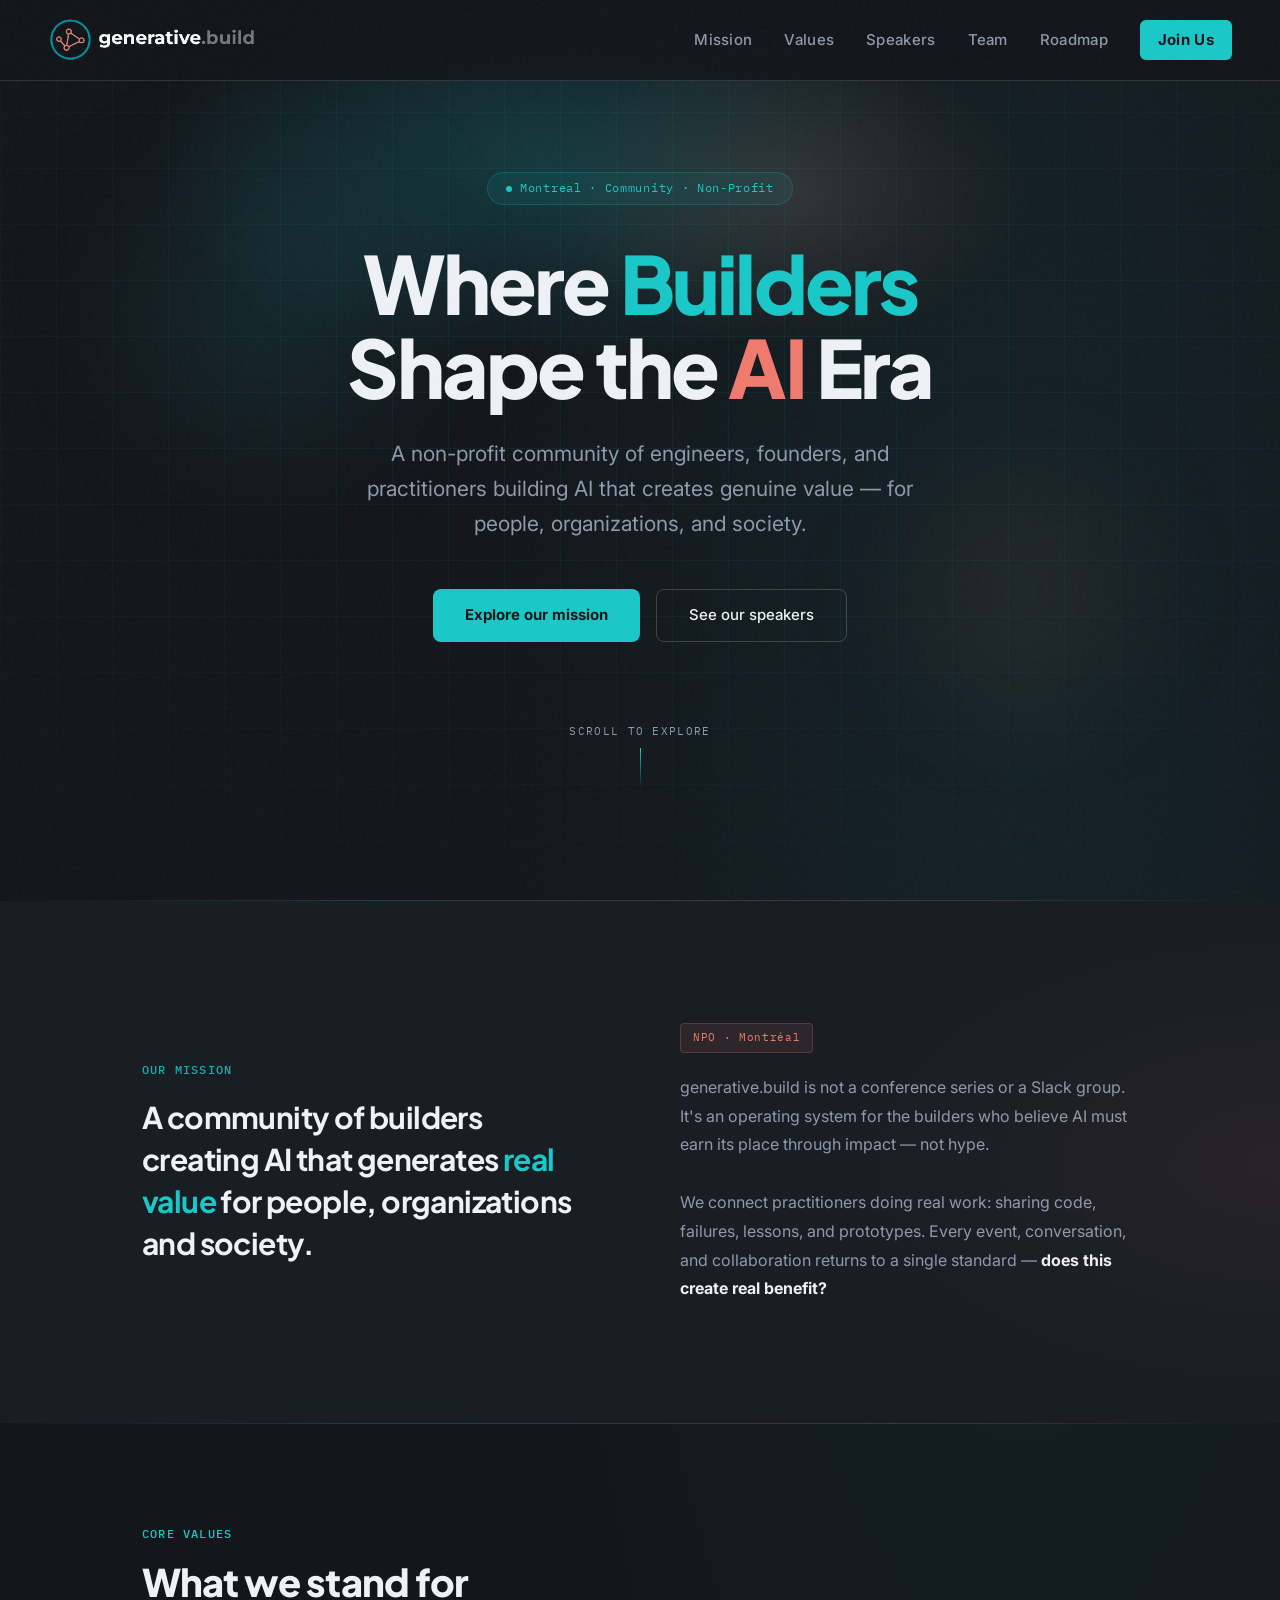
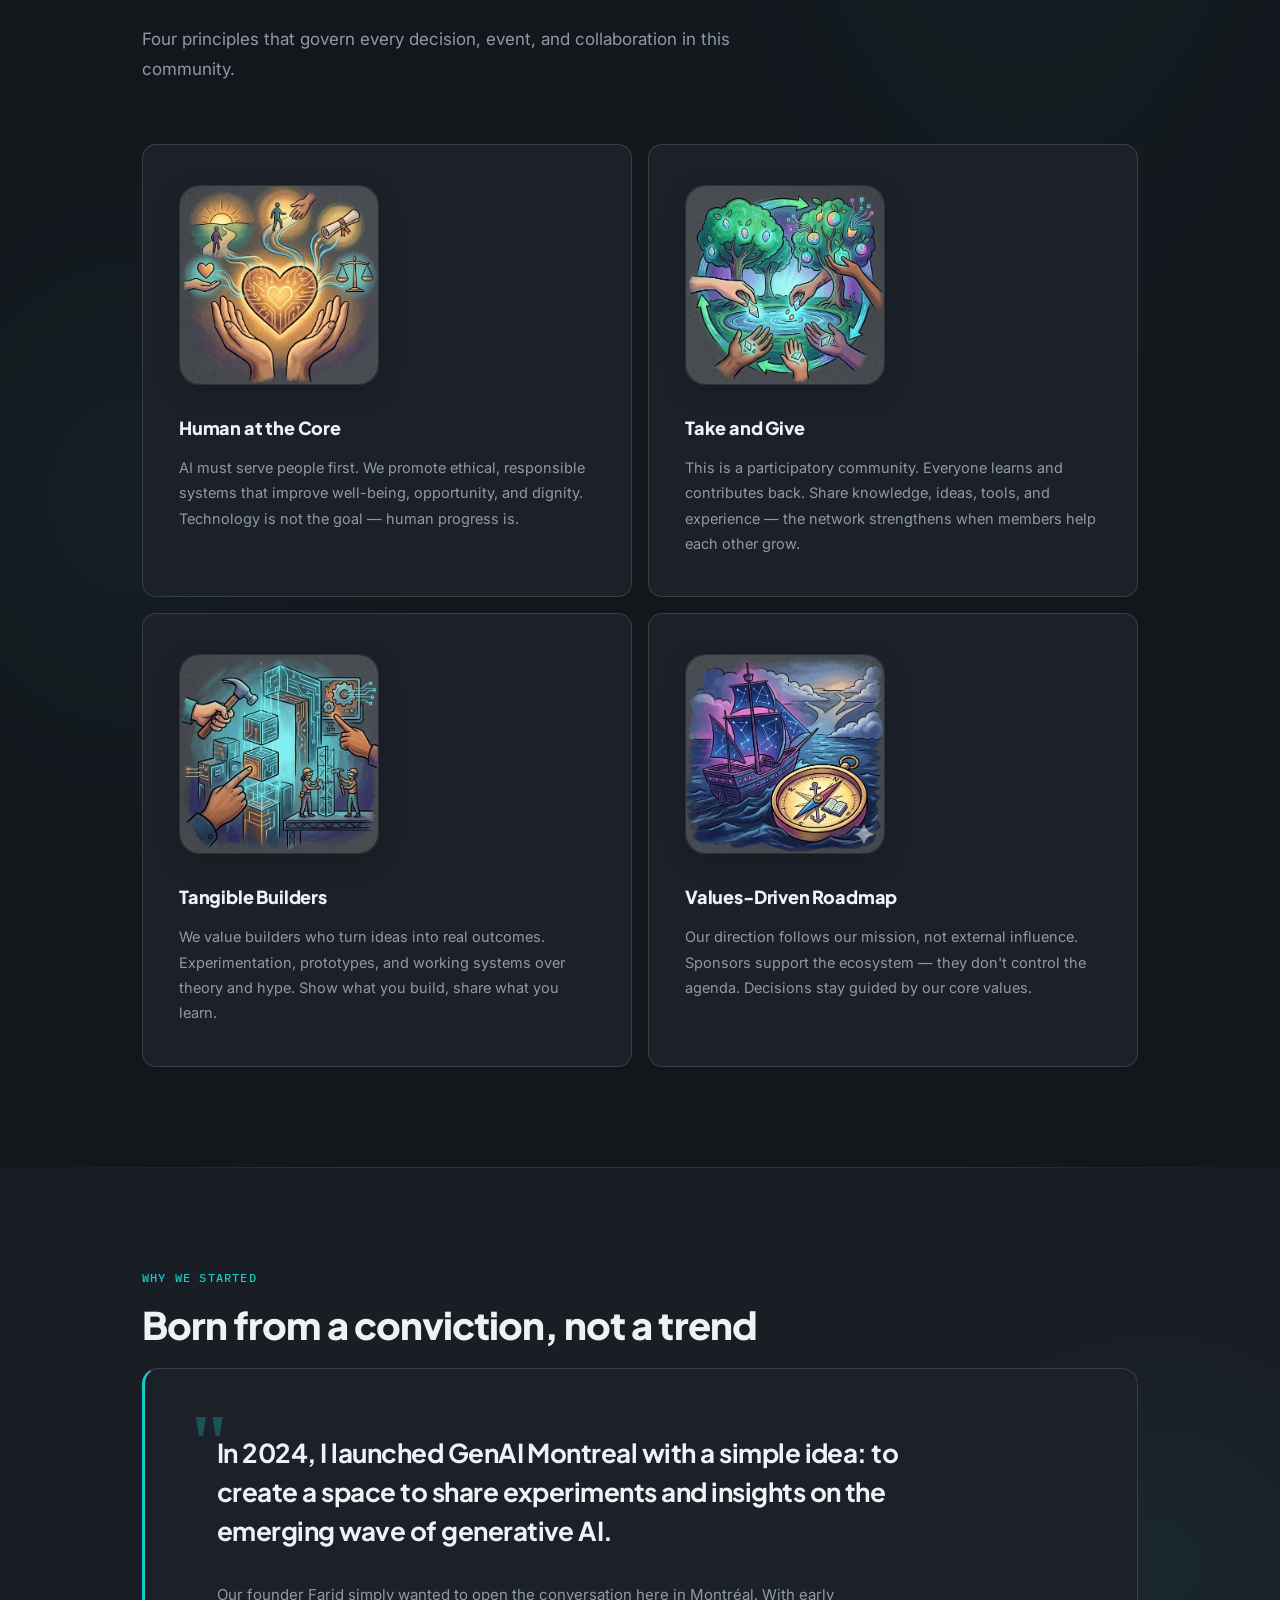
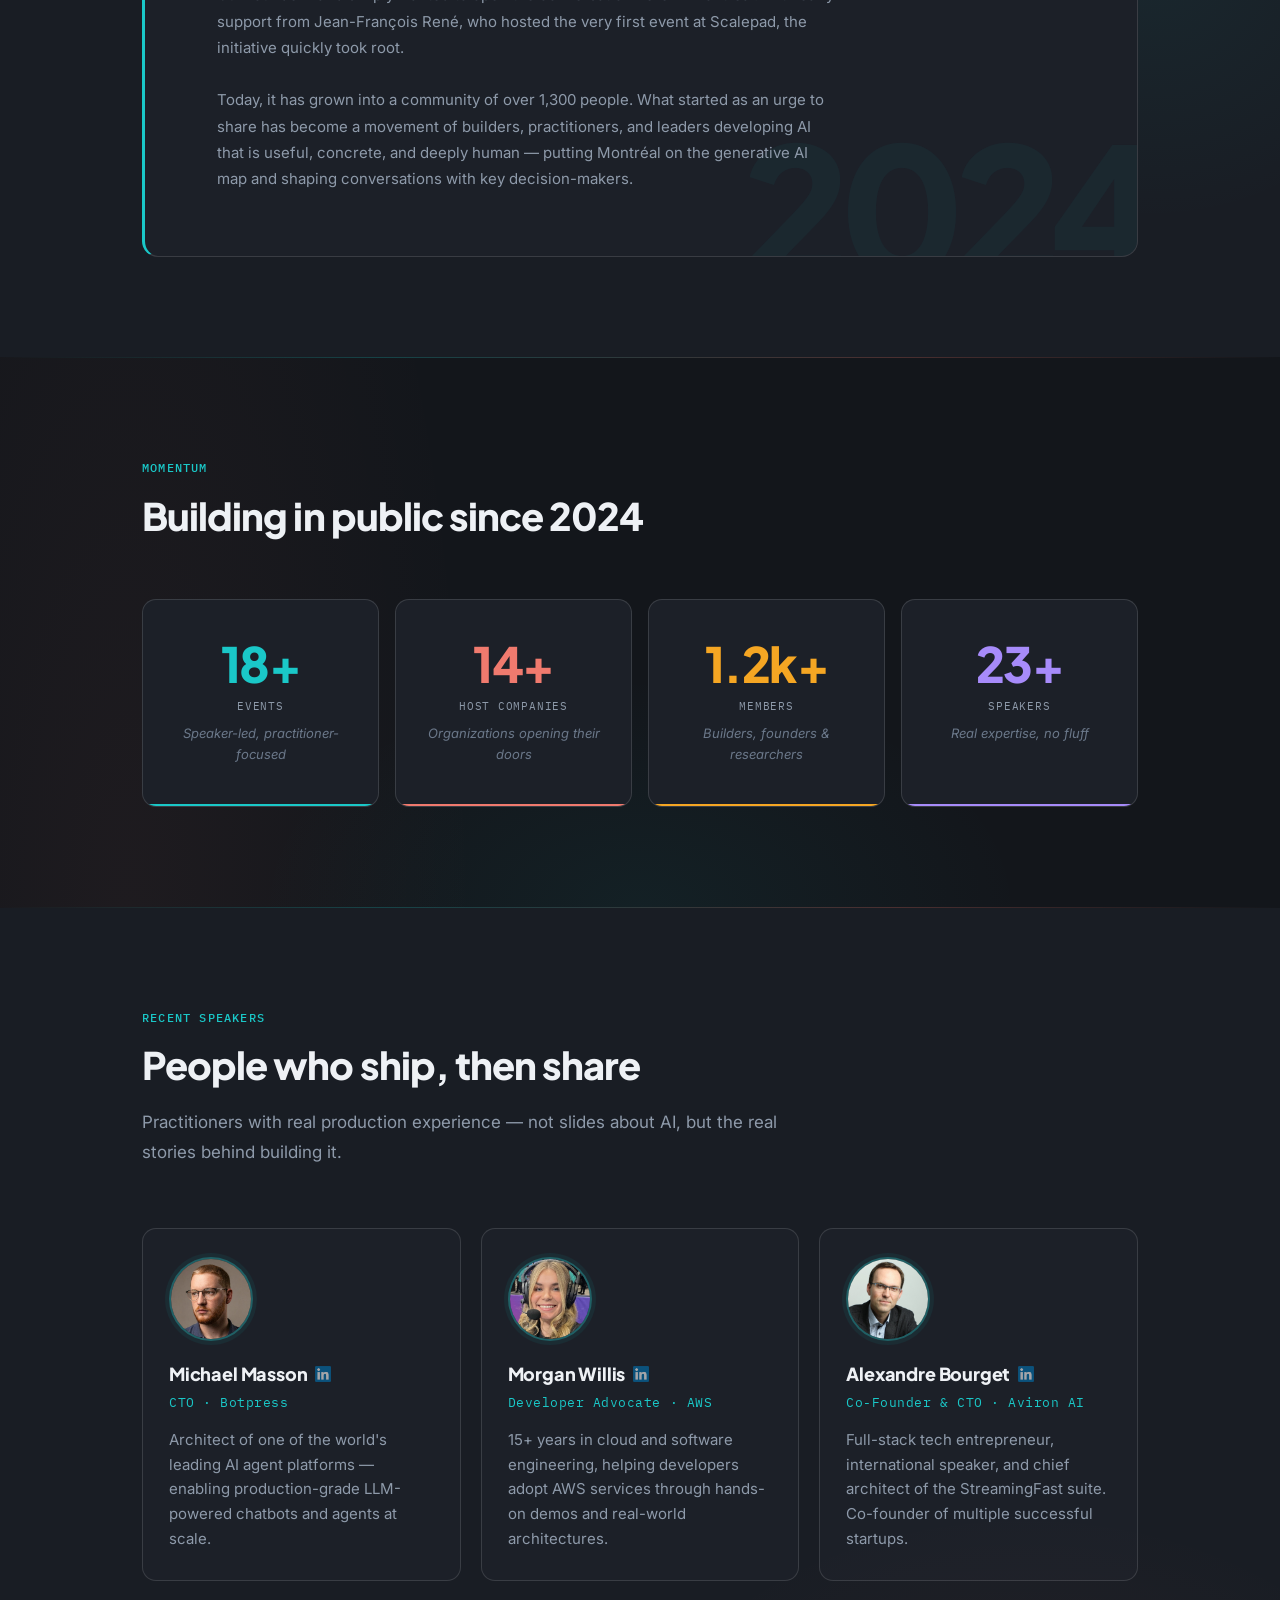
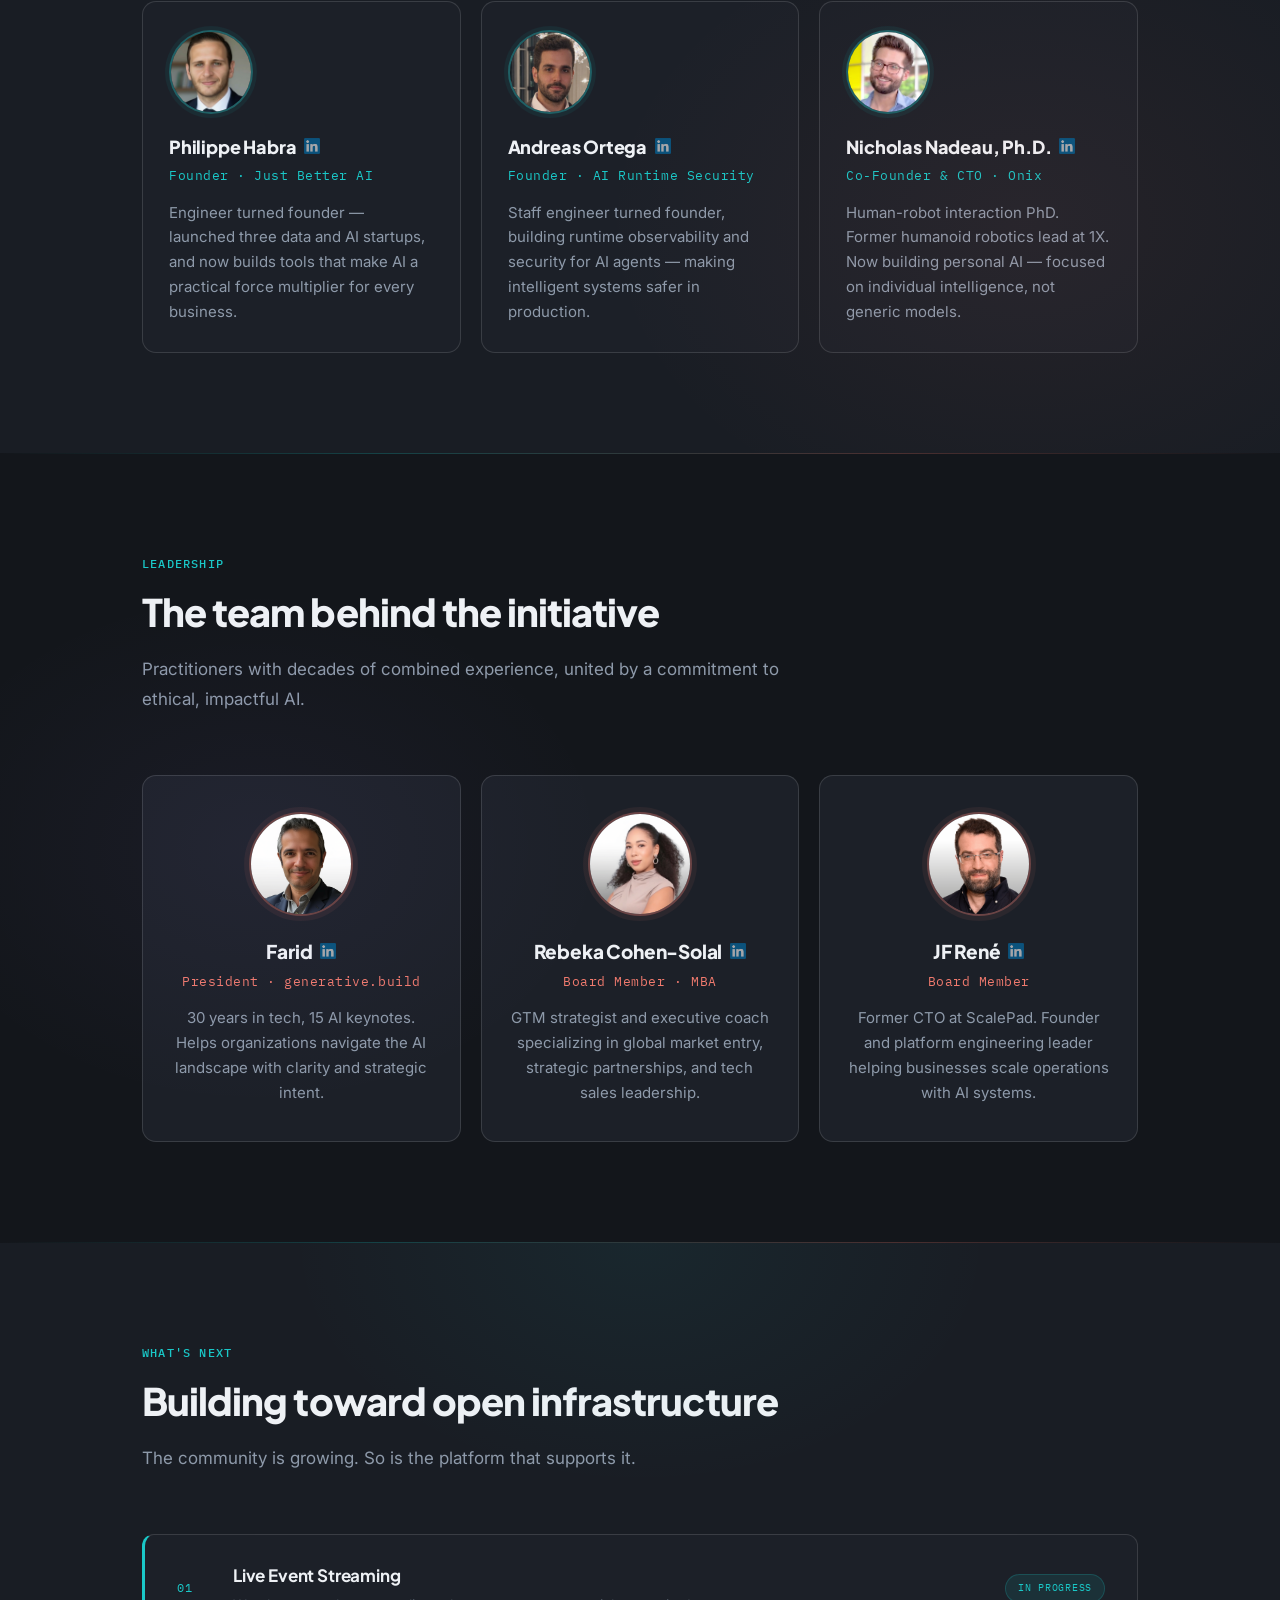
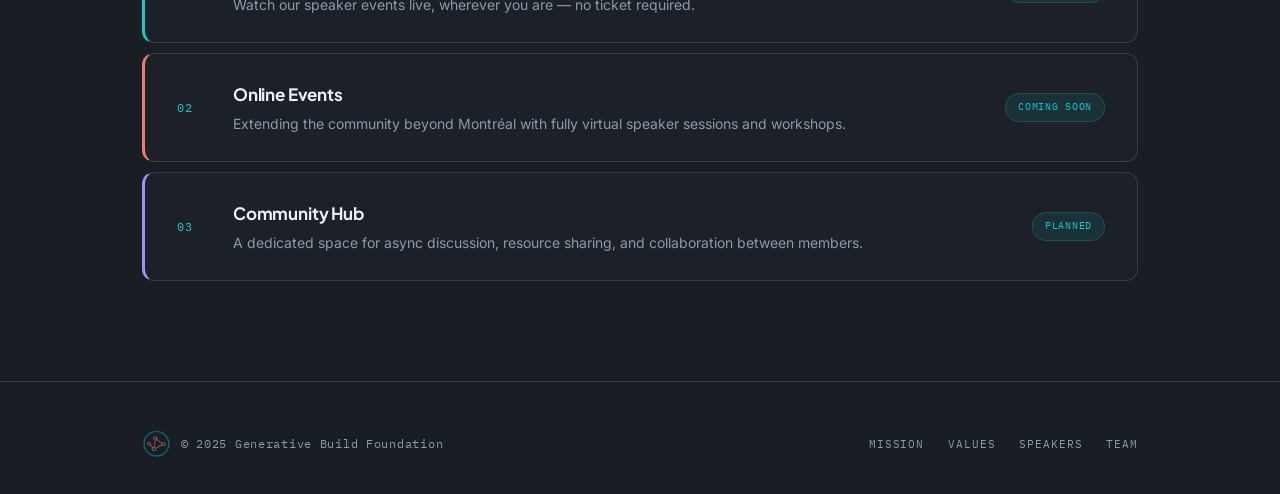
==== src/index.html @ 7bcb6c01 "initial clean commit" ====
<!DOCTYPE html>
<html lang="en">
<head>
<meta charset="UTF-8"/>
<meta name="viewport" content="width=device-width, initial-scale=1.0"/>
<title>generative.build — Build AI That Matters</title>
<link rel="preconnect" href="https://fonts.googleapis.com"/>
<link rel="preconnect" href="https://fonts.gstatic.com" crossorigin/>
<link href="https://fonts.googleapis.com/css2?family=Plus+Jakarta+Sans:wght@400;500;600;700;800&family=Inter:wght@300;400;500&family=IBM+Plex+Mono:wght@400;500&display=swap" rel="stylesheet"/>
<style>
  *, *::before, *::after { box-sizing: border-box; margin: 0; padding: 0; }

  :root {
    --bg:        #13161b;
    --surface:   #1c2028;
    --surface2:  #232830;
    --surface3:  #191d24;
    --teal:      #1ac8c8;
    --teal-dim:  #0e9090;
    --coral:     #f07a6e;
    --coral-dim: #c25a50;
    --amber:     #f5a623;
    --white:     #eef1f5;
    --muted:     #8e9aaa;
    --muted2:    #6b788a;
    --border:    rgba(255,255,255,0.08);
    --border-bright: rgba(255,255,255,0.13);
    --font-display: 'Plus Jakarta Sans', sans-serif;
    --font-body:    'Inter', sans-serif;
    --font-mono:    'IBM Plex Mono', monospace;
  }

  html { scroll-behavior: smooth; }

  body {
    background: var(--bg);
    background-image:
      radial-gradient(ellipse 70% 40% at 80% 10%, rgba(26,200,200,0.07) 0%, transparent 60%),
      radial-gradient(ellipse 50% 30% at 10% 60%, rgba(240,122,110,0.05) 0%, transparent 55%);
    color: var(--white);
    font-family: var(--font-body);
    font-size: 17px;
    line-height: 1.65;
    overflow-x: hidden;
  }

  /* ── NOISE LAYER ── */
  body::before {
    content: '';
    position: fixed; inset: 0;
    background-image: url("data:image/svg+xml,%3Csvg viewBox='0 0 256 256' xmlns='http://www.w3.org/2000/svg'%3E%3Cfilter id='n'%3E%3CfeTurbulence type='fractalNoise' baseFrequency='0.9' numOctaves='4' stitchTiles='stitch'/%3E%3C/filter%3E%3Crect width='100%25' height='100%25' filter='url(%23n)' opacity='1'/%3E%3C/svg%3E");
    opacity: 0.025;
    pointer-events: none;
    z-index: 9999;
  }

  /* ── NAV ── */
  nav {
    position: fixed; top: 0; left: 0; right: 0; z-index: 100;
    display: flex; align-items: center; justify-content: space-between;
    padding: 18px 48px;
    background: rgba(19,22,27,0.85);
    backdrop-filter: blur(20px);
    border-bottom: 1px solid var(--border-bright);
  }
  .nav-logo {
    display: flex; align-items: center; gap: 12px;
    text-decoration: none;
  }
  .nav-logo img { height: 44px; }
  .nav-links { display: flex; align-items: center; gap: 32px; }
  .nav-links a {
    color: var(--muted); font-size: 15px; font-weight: 500;
    text-decoration: none; letter-spacing: 0.02em;
    transition: color .2s; font-family: var(--font-body);
  }
  .nav-links a:hover { color: var(--white); }
  .nav-cta {
    background: var(--teal); color: var(--bg) !important;
    padding: 8px 18px; border-radius: 6px; font-weight: 700 !important;
  }
  .nav-cta:hover { background: #0ec5c5 !important; color: var(--bg) !important; }

  /* ── SECTION SCAFFOLDING ── */
  section { padding: 100px 0; }
  .container { max-width: 1060px; margin: 0 auto; padding: 0 32px; }
  .section-eyebrow {
    font-family: var(--font-mono);
    font-size: 12px; letter-spacing: 0.1em;
    text-transform: uppercase; color: var(--teal);
    margin-bottom: 16px; font-weight: 500;
    opacity: 0.85;
  }
  .section-title {
    font-family: var(--font-display);
    font-size: clamp(26px, 3.2vw, 38px);
    font-weight: 800; line-height: 1.18;
    letter-spacing: -0.025em;
    margin-bottom: 20px; color: var(--white);
  }
  .section-body {
    color: var(--muted); font-size: 17px; line-height: 1.75;
    max-width: 660px;
  }

  /* ── DIVIDER ── */
  .line-divider {
    width: 100%; height: 1px;
    background: linear-gradient(90deg, transparent, var(--teal) 30%, var(--coral) 70%, transparent);
    opacity: 0.25; margin: 0;
  }

  /* ═══════════════════════════════════ HERO ═══════════════════════════════════ */
  #hero {
    min-height: 100vh;
    display: flex; flex-direction: column; justify-content: center;
    padding: 140px 0 80px;
    position: relative; overflow: hidden;
  }
  .hero-grid-bg {
    position: absolute; inset: 0;
    background-image:
      linear-gradient(rgba(26,200,200,0.07) 1px, transparent 1px),
      linear-gradient(90deg, rgba(26,200,200,0.07) 1px, transparent 1px);
    background-size: 56px 56px;
    mask-image: radial-gradient(ellipse 90% 70% at 50% 40%, black 20%, transparent 100%);
    pointer-events: none;
  }
  .hero-glow {
    position: absolute; top: -160px; left: 50%; transform: translateX(-50%);
    width: 1000px; height: 640px;
    background:
      radial-gradient(ellipse 60% 50% at 40% 50%, rgba(26,200,200,0.2) 0%, transparent 65%),
      radial-gradient(ellipse 40% 40% at 65% 55%, rgba(240,122,110,0.14) 0%, transparent 60%);
    pointer-events: none;
  }
  .hero-inner { position: relative; text-align: center; }
  .hero-badge {
    display: inline-flex; align-items: center; gap: 8px;
    background: rgba(13,165,165,0.1); border: 1px solid rgba(13,165,165,0.3);
    color: var(--teal); font-family: var(--font-mono); font-size: 11.5px;
    letter-spacing: 0.06em; padding: 6px 18px; border-radius: 100px;
    margin-bottom: 36px; font-weight: 400;
  }
  .hero-badge span { width: 6px; height: 6px; border-radius: 50%; background: var(--teal); animation: pulse 2s infinite; }
  @keyframes pulse {
    0%, 100% { opacity: 1; transform: scale(1); }
    50% { opacity: .4; transform: scale(.7); }
  }
  .hero-title {
    font-family: var(--font-display);
    font-size: clamp(44px, 6.5vw, 80px);
    font-weight: 800; line-height: 1.05;
    letter-spacing: -0.035em;
    margin-bottom: 28px;
  }
  .hero-title em { font-style: normal; color: var(--teal); }
  .hero-title .accent { color: var(--coral); }
  .hero-sub {
    font-size: clamp(17px, 2vw, 21px);
    color: var(--muted); max-width: 600px;
    margin: 0 auto 48px; line-height: 1.65;
  }
  .hero-actions { display: flex; gap: 16px; justify-content: center; flex-wrap: wrap; }
  .btn-primary {
    background: var(--teal); color: var(--bg);
    font-family: var(--font-body); font-weight: 700;
    font-size: 15px; padding: 14px 32px;
    border-radius: 8px; border: none; cursor: pointer;
    text-decoration: none; transition: background .2s, transform .15s;
    display: inline-block;
  }
  .btn-primary:hover { background: #0ec5c5; transform: translateY(-1px); }
  .btn-ghost {
    background: transparent; color: var(--white);
    font-family: var(--font-body); font-weight: 500;
    font-size: 15px; padding: 13px 32px;
    border-radius: 8px; border: 1px solid rgba(255,255,255,0.18); cursor: pointer;
    text-decoration: none; transition: border-color .2s, transform .15s;
    display: inline-block;
  }
  .btn-ghost:hover { border-color: rgba(255,255,255,0.45); transform: translateY(-1px); }
  .hero-scroll {
    margin-top: 80px; color: var(--muted);
    font-family: var(--font-mono); font-size: 11px; letter-spacing: 0.12em;
    text-transform: uppercase; display: flex; flex-direction: column;
    align-items: center; gap: 8px; animation: fadeIn 2s 1s both;
  }
  .hero-scroll::after {
    content: ''; width: 1px; height: 40px;
    background: linear-gradient(var(--teal), transparent);
  }
  @keyframes fadeIn { from { opacity: 0; } to { opacity: 1; } }

  /* ── HERO FLOATING ORBS ── */
  .hero-orb {
    position: absolute; border-radius: 50%;
    pointer-events: none; filter: blur(72px);
  }
  .hero-orb-1 {
    width: 340px; height: 340px;
    background: radial-gradient(circle, rgba(26,200,200,0.18) 0%, transparent 70%);
    top: 15%; left: 8%;
    animation: orbDrift1 14s ease-in-out infinite;
  }
  .hero-orb-2 {
    width: 260px; height: 260px;
    background: radial-gradient(circle, rgba(240,122,110,0.15) 0%, transparent 70%);
    bottom: 20%; right: 10%;
    animation: orbDrift2 18s ease-in-out infinite;
  }
  @keyframes orbDrift1 {
    0%, 100% { transform: translate(0, 0); }
    33%       { transform: translate(30px, -20px); }
    66%       { transform: translate(-15px, 25px); }
  }
  @keyframes orbDrift2 {
    0%, 100% { transform: translate(0, 0); }
    40%       { transform: translate(-25px, 20px); }
    70%       { transform: translate(20px, -15px); }
  }

  /* ═══════════════════════════════════ MISSION ═══════════════════════════════════ */
  #mission { padding: 120px 0; background: var(--surface3); position: relative; }
  #mission::before {
    content: ''; position: absolute; inset: 0; pointer-events: none;
    background: radial-gradient(ellipse 60% 80% at 100% 50%, rgba(240,122,110,0.06) 0%, transparent 60%);
  }
  .mission-layout {
    display: grid; grid-template-columns: 1fr 1fr; gap: 80px; align-items: center;
  }
  .mission-statement {
    font-family: var(--font-display);
    font-size: clamp(22px, 2.8vw, 30px);
    font-weight: 700; line-height: 1.4;
    color: var(--white); letter-spacing: -0.02em;
  }
  .mission-statement .hl { color: var(--teal); }
  .mission-right { color: var(--muted); font-size: 16px; line-height: 1.8; }
  .mission-tag {
    display: inline-block;
    background: rgba(232,114,106,0.1); border: 1px solid rgba(232,114,106,0.25);
    color: var(--coral); font-family: var(--font-mono); font-size: 11px;
    letter-spacing: 0.06em; padding: 4px 12px; border-radius: 4px; margin-bottom: 20px;
  }

  /* ═══════════════════════════════════ VALUES ═══════════════════════════════════ */
  #values { padding: 100px 0; position: relative; }
  #values::before {
    content: ''; position: absolute; inset: 0; pointer-events: none;
    background: radial-gradient(ellipse 50% 60% at 10% 50%, rgba(26,200,200,0.05) 0%, transparent 55%);
  }
  .values-grid {
    display: grid; grid-template-columns: 1fr 1fr; gap: 16px;
    margin-top: 60px;
  }
  .value-card {
    background: var(--surface); padding: 40px 36px;
    border: 1px solid var(--border-bright);
    border-radius: 14px;
    transition: background .3s, border-color .3s, transform .2s;
    position: relative; overflow: hidden;
  }
  .value-card::before {
    content: ''; position: absolute; top: 0; left: 0; right: 0; height: 2px;
    background: linear-gradient(90deg, var(--teal), var(--coral));
    opacity: 0; transition: opacity .3s;
  }
  .value-card:hover { background: var(--surface2); border-color: rgba(26,200,200,0.25); transform: translateY(-2px); }
  .value-card:hover::before { opacity: 1; }
  .value-icon {
    width: 200px; height: 200px; margin-bottom: 28px;
    border-radius: 20px;
    display: flex; align-items: center; justify-content: center;
    background: rgba(255,255,255,0.02);
    border: 1px solid rgba(255,255,255,0.06);
    box-shadow: 0 8px 24px rgba(0,0,0,0.15);
  }
  .value-icon img {
    width: 100%; height: 100%; object-fit: cover;
    border-radius: inherit;
  }
  .value-name {
    font-family: var(--font-display); font-size: 18px; font-weight: 800;
    letter-spacing: -0.01em; margin-bottom: 12px; color: var(--white);
  }
  .value-desc { color: var(--muted); font-size: 14.5px; line-height: 1.75; }

  /* ═══════════════════════════════════ ORIGIN ═══════════════════════════════════ */
  #origin { padding: 100px 0; background: var(--surface3); position: relative; }
  #origin::before {
    content: ''; position: absolute; inset: 0; pointer-events: none;
    background: radial-gradient(ellipse 40% 60% at 90% 50%, rgba(26,200,200,0.06) 0%, transparent 55%);
  }
  .origin-inner {
    background: var(--surface);
    border: 1px solid var(--border-bright);
    border-left: 3px solid var(--teal);
    border-radius: 16px; padding: 64px 72px;
    position: relative; overflow: hidden;
  }
  .origin-inner::after {
    content: '2024';
    font-family: var(--font-display); font-size: 180px; font-weight: 800;
    color: rgba(26,200,200,0.05); position: absolute;
    right: -20px; bottom: -40px; line-height: 1; pointer-events: none;
    letter-spacing: -0.06em;
  }
  .origin-quote {
    font-family: var(--font-display); font-size: clamp(20px, 2.5vw, 26px);
    font-weight: 700; line-height: 1.5; color: var(--white);
    letter-spacing: -0.02em; max-width: 700px;
    position: relative; z-index: 1;
  }
  .origin-quote::before {
    content: '"'; font-size: 80px; color: var(--teal); opacity: 0.3;
    line-height: 0; position: absolute; top: 10px; left: -30px;
    font-family: Georgia, serif;
  }
  .origin-caption {
    margin-top: 32px; color: var(--muted); font-size: 15px;
    line-height: 1.75; max-width: 620px; position: relative; z-index: 1;
  }

  /* ═══════════════════════════════════ IMPACT ═══════════════════════════════════ */
  #impact { padding: 100px 0; position: relative; }
  #impact::before {
    content: ''; position: absolute; inset: 0; pointer-events: none;
    background: radial-gradient(ellipse 50% 70% at 50% 100%, rgba(26,200,200,0.06) 0%, transparent 60%);
  }
  .stats-grid {
    display: grid; grid-template-columns: repeat(4, 1fr); gap: 16px;
    margin-top: 60px;
  }
  .stat-card {
    background: var(--surface);
    border: 1px solid var(--border-bright);
    border-radius: 14px;
    padding: 40px 28px;
    text-align: center; transition: background .3s, transform .2s;
    position: relative; overflow: hidden;
  }
  .stat-card:hover { background: var(--surface2); transform: translateY(-3px); }
  .stat-num {
    font-family: var(--font-display); font-size: clamp(36px, 3.8vw, 50px);
    font-weight: 800; line-height: 1;
    letter-spacing: -0.03em; margin-bottom: 8px;
  }
  .stat-card:nth-child(1) .stat-num { color: var(--teal); }
  .stat-card:nth-child(2) .stat-num { color: var(--coral); }
  .stat-card:nth-child(3) .stat-num { color: var(--amber); }
  .stat-card:nth-child(4) .stat-num { color: #a78bfa; }
  .stat-label {
    font-family: var(--font-mono); font-size: 11px; letter-spacing: 0.07em;
    text-transform: uppercase; color: var(--muted);
  }
  .stat-tagline {
    font-size: 13px; color: var(--muted2);
    margin-top: 8px; font-style: italic;
  }

  /* ═══════════════════════════════════ SPEAKERS ═══════════════════════════════════ */
  #speakers { padding: 100px 0; background: var(--surface3); position: relative; }
  #speakers::before {
    content: ''; position: absolute; inset: 0; pointer-events: none;
    background: radial-gradient(ellipse 60% 50% at 80% 80%, rgba(240,122,110,0.06) 0%, transparent 55%);
  }
  .speakers-grid {
    display: grid; grid-template-columns: repeat(3, 1fr); gap: 20px;
    margin-top: 60px;
  }
  .speaker-card {
    background: var(--surface); border: 1px solid var(--border-bright);
    border-radius: 14px; padding: 28px 26px;
    transition: border-color .3s, transform .22s, box-shadow .22s;
    display: flex; flex-direction: column;
    text-decoration: none; color: inherit;
  }
  .speaker-card:hover {
    border-color: rgba(26,200,200,0.4);
    transform: translateY(-4px);
    box-shadow: 0 16px 40px rgba(0,0,0,0.25);
  }
  .speaker-avatar {
    width: 84px; height: 84px; border-radius: 50%;
    border: 2px solid rgba(26,200,200,0.35);
    margin-bottom: 18px; overflow: hidden;
    background: var(--surface2);
    display: flex; align-items: center; justify-content: center;
    position: relative; flex-shrink: 0;
    box-shadow: 0 0 0 4px rgba(26,200,200,0.07);
  }
  .speaker-avatar-placeholder {
    width: 100%; height: 100%;
    background: linear-gradient(135deg, rgba(26,200,200,0.18), rgba(240,122,110,0.18));
    display: flex; align-items: center; justify-content: center;
  }
  .speaker-avatar-initials {
    font-family: var(--font-display); font-size: 20px; font-weight: 800;
    color: var(--teal);
  }
  .speaker-name {
    font-family: var(--font-display); font-size: 18px; font-weight: 800;
    color: var(--white); letter-spacing: -0.01em; margin-bottom: 4px;
    display: flex; align-items: center; gap: 8px;
  }
  .speaker-role {
    font-family: var(--font-mono); font-size: 13px; color: var(--teal);
    letter-spacing: 0.04em; margin-bottom: 14px;
  }
  .speaker-bio {
    font-size: 15px; color: var(--muted); line-height: 1.65;
    flex: 1;
  }

  /* ═══════════════════════════════════ BOARD ═══════════════════════════════════ */
  #board { padding: 100px 0; position: relative; }
  #board::before {
    content: ''; position: absolute; inset: 0; pointer-events: none;
    background: radial-gradient(ellipse 50% 60% at 20% 50%, rgba(167,139,250,0.05) 0%, transparent 55%);
  }
  .board-grid {
    display: grid; grid-template-columns: repeat(3, 1fr); gap: 20px;
    margin-top: 60px;
  }
  .board-card {
    background: var(--surface); border: 1px solid var(--border-bright);
    border-radius: 14px; padding: 36px 28px;
    transition: border-color .3s, transform .22s, box-shadow .22s;
    text-align: center; display: block;
    text-decoration: none; color: inherit;
  }
  .board-card:hover {
    border-color: rgba(240,122,110,0.4);
    transform: translateY(-4px);
    box-shadow: 0 16px 40px rgba(0,0,0,0.25);
  }
  .board-avatar {
    width: 104px; height: 104px; border-radius: 50%;
    border: 2px solid rgba(240,122,110,0.35);
    margin: 0 auto 20px; overflow: hidden;
    background: var(--surface2);
    display: flex; align-items: center; justify-content: center;
    position: relative;
    box-shadow: 0 0 0 5px rgba(240,122,110,0.07);
  }
  .board-avatar-inner {
    width: 100%; height: 100%;
    background: linear-gradient(135deg, rgba(240,122,110,0.18), rgba(26,200,200,0.12));
    display: flex; align-items: center; justify-content: center;
  }
  .board-initials {
    font-family: var(--font-display); font-size: 26px; font-weight: 800;
    color: var(--coral);
  }
  .board-name {
    font-family: var(--font-display); font-size: 19px; font-weight: 800;
    color: var(--white); letter-spacing: -0.01em; margin-bottom: 4px;
    display: flex; align-items: center; justify-content: center; gap: 8px;
  }
  .board-title {
    font-family: var(--font-mono); font-size: 13px; color: var(--coral);
    letter-spacing: 0.04em; margin-bottom: 14px;
  }
  .board-bio { font-size: 15px; color: var(--muted); line-height: 1.65; }

  /* Photo slot instructions */
  .photo-hint {
    position: absolute; inset: 0; border-radius: 50%;
    display: flex; align-items: center; justify-content: center;
    background: rgba(0,0,0,0.55); opacity: 0;
    transition: opacity .2s; font-size: 10px;
    color: var(--white); text-align: center; padding: 6px;
    font-family: var(--font-mono); letter-spacing: 0.04em;
    line-height: 1.3;
  }
  .board-card:hover .photo-hint,
  .speaker-card:hover .photo-hint { opacity: 1; }

  /* LinkedIn Icon */
  .ln-icon { width: 16px; height: 16px; opacity: 0.6; transition: opacity .2s, transform .2s; }
  .speaker-card:hover .ln-icon, .board-card:hover .ln-icon { opacity: 1; transform: scale(1.1); }

  /* ═══════════════════════════════════ ROADMAP ═══════════════════════════════════ */
  #roadmap { padding: 100px 0; background: var(--surface3); position: relative; }
  #roadmap::before {
    content: ''; position: absolute; inset: 0; pointer-events: none;
    background: radial-gradient(ellipse 50% 60% at 50% 0%, rgba(26,200,200,0.06) 0%, transparent 55%);
  }
  .roadmap-list {
    margin-top: 60px; display: flex; flex-direction: column; gap: 10px;
  }
  .roadmap-item {
    background: var(--surface); border: 1px solid var(--border-bright);
    border-radius: 12px; padding: 26px 32px;
    display: flex; align-items: center; gap: 28px;
    transition: background .3s, border-color .3s, transform .2s;
    cursor: default;
  }
  .roadmap-item:hover { background: var(--surface2); border-color: rgba(26,200,200,0.25); transform: translateX(4px); }
  .roadmap-num {
    font-family: var(--font-mono); font-size: 12px; color: var(--teal);
    letter-spacing: 0.06em; flex-shrink: 0; width: 28px;
  }
  .roadmap-content { flex: 1; }
  .roadmap-title {
    font-family: var(--font-display); font-size: 17px; font-weight: 700;
    color: var(--white); letter-spacing: -0.01em; margin-bottom: 4px;
  }
  .roadmap-desc { font-size: 14px; color: var(--muted); }
  .roadmap-badge {
    font-family: var(--font-mono); font-size: 10px; letter-spacing: 0.07em;
    text-transform: uppercase; padding: 5px 12px; border-radius: 100px;
    background: rgba(26,200,200,0.1); border: 1px solid rgba(26,200,200,0.2);
    color: var(--teal); flex-shrink: 0;
  }

  /* ═══════════════════════════════════ FOOTER ═══════════════════════════════════ */
  footer {
    border-top: 1px solid var(--border-bright);
    padding: 48px 0 36px;
    background: var(--surface3);
  }
  .footer-inner {
    display: flex; align-items: center; justify-content: space-between;
    flex-wrap: wrap; gap: 20px;
  }
  .footer-logo { display: flex; align-items: center; gap: 10px; }
  .footer-logo img { height: 28px; opacity: 0.7; }
  .footer-copy {
    font-family: var(--font-mono); font-size: 12px; color: var(--muted);
    letter-spacing: 0.06em;
  }
  .footer-links { display: flex; gap: 24px; }
  .footer-links a {
    font-family: var(--font-mono); font-size: 11px; color: var(--muted);
    text-decoration: none; letter-spacing: 0.08em; text-transform: uppercase;
    transition: color .2s;
  }
  .footer-links a:hover { color: var(--teal); }

  /* ═══════════════════════════════════ PHOTO PLACEHOLDER TOOLTIP ═══════════════════════════════════ */
  .avatar-wrap { position: relative; }

  /* ═══════════════════════════════════ RESPONSIVE ═══════════════════════════════════ */
  @media (max-width: 768px) {
    nav { padding: 16px 24px; }
    .nav-links { display: none; }
    .mission-layout { grid-template-columns: 1fr; gap: 40px; }
    .values-grid { grid-template-columns: 1fr; }
    .stats-grid { grid-template-columns: repeat(2, 1fr); }
    .speakers-grid { grid-template-columns: 1fr; }
    .board-grid { grid-template-columns: 1fr 1fr; }
    .origin-inner { padding: 40px 28px; }
    .origin-inner::after { font-size: 100px; }
    section { padding: 70px 0; }
  }
  @media (max-width: 520px) {
    .board-grid { grid-template-columns: 1fr; }
  }

  /* ── SCROLL REVEAL ── */
  .reveal {
    opacity: 0; transform: translateY(28px);
    transition: opacity .65s ease, transform .65s ease;
  }
  .reveal.visible { opacity: 1; transform: none; }

  /* ── STAGGERED CARD CHILDREN ── */
  .stagger-children > * {
    opacity: 0; transform: translateY(20px);
    transition: opacity .5s ease, transform .5s ease;
  }
  .stagger-children.visible > *:nth-child(1) { opacity: 1; transform: none; transition-delay: 0ms; }
  .stagger-children.visible > *:nth-child(2) { opacity: 1; transform: none; transition-delay: 80ms; }
  .stagger-children.visible > *:nth-child(3) { opacity: 1; transform: none; transition-delay: 160ms; }
  .stagger-children.visible > *:nth-child(4) { opacity: 1; transform: none; transition-delay: 240ms; }
  .stagger-children.visible > *:nth-child(5) { opacity: 1; transform: none; transition-delay: 320ms; }
  .stagger-children.visible > *:nth-child(6) { opacity: 1; transform: none; transition-delay: 400ms; }

  /* roadmap left accent per status */
  .roadmap-item:nth-child(1) { border-left: 3px solid var(--teal); }
  .roadmap-item:nth-child(2) { border-left: 3px solid var(--coral); }
  .roadmap-item:nth-child(3) { border-left: 3px solid #a78bfa; }

  /* per-card count bar colour */
  .stat-card:nth-child(1) .count-bar { background: var(--teal); }
  .stat-card:nth-child(2) .count-bar { background: var(--coral); }
  .stat-card:nth-child(3) .count-bar { background: var(--amber); }
  .stat-card:nth-child(4) .count-bar { background: #a78bfa; }
  .stat-num { transition: color .3s; }
  .stat-card { overflow: hidden; }
  .stat-card .count-bar {
    position: absolute; bottom: 0; left: 0; height: 2px;
    background: linear-gradient(90deg, var(--teal), var(--coral));
    width: 0; transition: width 1.2s ease;
  }
  .stat-card { position: relative; }
  .stat-card.counted .count-bar { width: 100%; }
</style>
</head>
<body>

<!-- NAV -->
<nav>
  <a href="#" class="nav-logo">
    <img src="./assets/logo-dark.png" alt="generative.build"/>
  </a>
  <div class="nav-links">
    <a href="#mission">Mission</a>
    <a href="#values">Values</a>
    <a href="#speakers">Speakers</a>
    <a href="#board">Team</a>
    <a href="#roadmap">Roadmap</a>
    <a href="mailto:faridautomatic@gmail.com" class="nav-cta">Join Us</a>
  </div>
</nav>

<!-- HERO -->
<section id="hero">
  <div class="hero-grid-bg"></div>
  <div class="hero-glow"></div>
  <div class="hero-orb hero-orb-1"></div>
  <div class="hero-orb hero-orb-2"></div>
  <div class="container">
    <div class="hero-inner">
      <div class="hero-badge">
        <span></span> Montreal · Community · Non-Profit
      </div>
      <h1 class="hero-title">
        Where <em>Builders</em><br/>
        Shape the <span class="accent">AI</span> Era
      </h1>
      <p class="hero-sub">
        A non-profit community of engineers, founders, and practitioners
        building AI that creates genuine value — for people, organizations, and society.
      </p>
      <div class="hero-actions">
        <a href="#mission" class="btn-primary">Explore our mission</a>
        <a href="#speakers" class="btn-ghost">See our speakers</a>
      </div>
      <div class="hero-scroll">scroll to explore</div>
    </div>
  </div>
</section>

<div class="line-divider"></div>

<!-- MISSION -->
<section id="mission">
  <div class="container">
    <div class="mission-layout">
      <div>
        <div class="section-eyebrow">Our Mission</div>
        <h2 class="mission-statement">
          A community of builders creating AI that generates
          <span class="hl">real value</span> for people, organizations and society.
        </h2>
      </div>
      <div class="mission-right">
        <div class="mission-tag">NPO · Montréal</div>
        <p>
          generative.build is not a conference series or a Slack group. It's an operating system
          for the builders who believe AI must earn its place through impact — not hype.
        </p>
        <br/>
        <p>
          We connect practitioners doing real work: sharing code, failures, lessons, and prototypes.
          Every event, conversation, and collaboration returns to a single standard —
          <strong style="color:var(--white)">does this create real benefit?</strong>
        </p>
      </div>
    </div>
  </div>
</section>

<div class="line-divider"></div>

<!-- VALUES -->
<section id="values">
  <div class="container">
    <div class="section-eyebrow reveal">Core Values</div>
    <h2 class="section-title reveal">What we stand for</h2>
    <p class="section-body reveal">Four principles that govern every decision, event, and collaboration in this community.</p>
    <div class="values-grid stagger-children reveal">
      <div class="value-card">
        <div class="value-icon"><img src="./assets/human.png" alt="Human at the Core" /></div>
        <div class="value-name">Human at the Core</div>
        <p class="value-desc">AI must serve people first. We promote ethical, responsible systems that improve well-being, opportunity, and dignity. Technology is not the goal — human progress is.</p>
      </div>
      <div class="value-card">
        <div class="value-icon"><img src="./assets/take-give.png" alt="Take and Give" /></div>
        <div class="value-name">Take and Give</div>
        <p class="value-desc">This is a participatory community. Everyone learns and contributes back. Share knowledge, ideas, tools, and experience — the network strengthens when members help each other grow.</p>
      </div>
      <div class="value-card">
        <div class="value-icon"><img src="./assets/builder.png" alt="Tangible Builders" /></div>
        <div class="value-name">Tangible Builders</div>
        <p class="value-desc">We value builders who turn ideas into real outcomes. Experimentation, prototypes, and working systems over theory and hype. Show what you build, share what you learn.</p>
      </div>
      <div class="value-card">
        <div class="value-icon"><img src="./assets/roadmap.png" alt="Values-Driven Roadmap" /></div>
        <div class="value-name">Values-Driven Roadmap</div>
        <p class="value-desc">Our direction follows our mission, not external influence. Sponsors support the ecosystem — they don't control the agenda. Decisions stay guided by our core values.</p>
      </div>
    </div>
  </div>
</section>

<div class="line-divider"></div>

<!-- ORIGIN -->
<section id="origin">
  <div class="container">
    <div class="section-eyebrow reveal">Why We Started</div>
    <h2 class="section-title reveal">Born from a conviction, not a trend</h2>
    <div class="origin-inner reveal">
      <p class="origin-quote">
        In 2024, I launched GenAI Montreal with a simple idea: to create a space to share experiments and insights on the emerging wave of generative AI.
      </p>
      <p class="origin-caption">
        Our founder Farid simply wanted to open the conversation here in Montréal. With early support from Jean-François René, who hosted the very first event at Scalepad, the initiative quickly took root.
        <br/><br/>
        Today, it has grown into a community of over 1,300 people. What started as an urge to share has become a movement of builders, practitioners, and leaders developing AI that is useful, concrete, and deeply human — putting Montréal on the generative AI map and shaping conversations with key decision-makers.
      </p>
    </div>
  </div>
</section>

<div class="line-divider"></div>

<!-- IMPACT STATS -->
<section id="impact">
  <div class="container">
    <div class="section-eyebrow reveal">Momentum</div>
    <h2 class="section-title reveal">Building in public since 2024</h2>
    <div class="stats-grid stagger-children reveal">
      <div class="stat-card">
        <div class="stat-num" data-target="20" data-suffix="+">0+</div>
        <div class="stat-label">Events</div>
        <div class="stat-tagline">Speaker-led, practitioner-focused</div>
        <div class="count-bar"></div>
      </div>
      <div class="stat-card">
        <div class="stat-num" data-target="15" data-suffix="+">0+</div>
        <div class="stat-label">Host Companies</div>
        <div class="stat-tagline">Organizations opening their doors</div>
        <div class="count-bar"></div>
      </div>
      <div class="stat-card">
        <div class="stat-num" data-target="1300" data-suffix="+">0+</div>
        <div class="stat-label">Members</div>
        <div class="stat-tagline">Builders, founders &amp; researchers</div>
        <div class="count-bar"></div>
      </div>
      <div class="stat-card">
        <div class="stat-num" data-target="25" data-suffix="+">0+</div>
        <div class="stat-label">Speakers</div>
        <div class="stat-tagline">Real expertise, no fluff</div>
        <div class="count-bar"></div>
      </div>
    </div>
  </div>
</section>

<div class="line-divider"></div>

<!-- SPEAKERS -->
<section id="speakers">
  <div class="container">
    <div class="section-eyebrow reveal">Recent Speakers</div>
    <h2 class="section-title reveal">People who ship, then share</h2>
    <p class="section-body reveal">Practitioners with real production experience — not slides about AI, but the real stories behind building it.</p>
    <div class="speakers-grid stagger-children reveal">

      <!-- Speaker 1 -->
      <a href="https://www.linkedin.com/in/michaelmasson55/" target="_blank" rel="noopener noreferrer" class="speaker-card">
        <div class="avatar-wrap">
          <div class="speaker-avatar">
            <img src="./assets/michael-masson.png" alt="Michael Masson" style="width: 100%; height: 100%; object-fit: cover;" />
          </div>
        </div>
        <div class="speaker-name">Michael Masson <img src="./assets/ln.png" alt="LinkedIn" class="ln-icon" /></div>
        <div class="speaker-role">CTO · Botpress</div>
        <p class="speaker-bio">Architect of one of the world's leading AI agent platforms — enabling production-grade LLM-powered chatbots and agents at scale.</p>
      </a>

      <!-- Speaker 2 -->
      <a href="https://www.linkedin.com/in/morganwilliscloud/" target="_blank" rel="noopener noreferrer" class="speaker-card">
        <div class="avatar-wrap">
          <div class="speaker-avatar">
            <img src="./assets/morgan-willis.png" alt="Morgan Willis" style="width: 100%; height: 100%; object-fit: cover;" />
          </div>
        </div>
        <div class="speaker-name">Morgan Willis <img src="./assets/ln.png" alt="LinkedIn" class="ln-icon" /></div>
        <div class="speaker-role">Developer Advocate · AWS</div>
        <p class="speaker-bio">15+ years in cloud and software engineering, helping developers adopt AWS services through hands-on demos and real-world architectures.</p>
      </a>

      <!-- Speaker 3 -->
      <a href="https://www.linkedin.com/in/alexandrebourget/" target="_blank" rel="noopener noreferrer" class="speaker-card">
        <div class="avatar-wrap">
          <div class="speaker-avatar">
            <img src="./assets/alexandre-bourget.jpeg" alt="Alexandre Bourget" style="width: 100%; height: 100%; object-fit: cover;" />
          </div>
        </div>
        <div class="speaker-name">Alexandre Bourget <img src="./assets/ln.png" alt="LinkedIn" class="ln-icon" /></div>
        <div class="speaker-role">Co-Founder & CTO · Aviron AI</div>
        <p class="speaker-bio">Full-stack tech entrepreneur, international speaker, and chief architect of the StreamingFast suite. Co-founder of multiple successful startups.</p>
      </a>

      <!-- Speaker 4 -->
      <a href="https://www.linkedin.com/in/philippe-habra-68410510a/" target="_blank" rel="noopener noreferrer" class="speaker-card">
        <div class="avatar-wrap">
          <div class="speaker-avatar">
            <img src="./assets/philippe-habra.png" alt="Philippe Habra" style="width: 100%; height: 100%; object-fit: cover;" />
          </div>
        </div>
        <div class="speaker-name">Philippe Habra <img src="./assets/ln.png" alt="LinkedIn" class="ln-icon" /></div>
        <div class="speaker-role">Founder · Just Better AI</div>
        <p class="speaker-bio">Engineer turned founder — launched three data and AI startups, and now builds tools that make AI a practical force multiplier for every business.</p>
      </a>

      <!-- Speaker 5 -->
      <a href="https://www.linkedin.com/in/andreas-ortega-127965353/" target="_blank" rel="noopener noreferrer" class="speaker-card">
        <div class="avatar-wrap">
          <div class="speaker-avatar">
            <img src="./assets/andreas-ortega.png" alt="Andreas Ortega" style="width: 100%; height: 100%; object-fit: cover;" />
          </div>
        </div>
        <div class="speaker-name">Andreas Ortega <img src="./assets/ln.png" alt="LinkedIn" class="ln-icon" /></div>
        <div class="speaker-role">Founder · AI Runtime Security</div>
        <p class="speaker-bio">Staff engineer turned founder, building runtime observability and security for AI agents — making intelligent systems safer in production.</p>
      </a>

      <!-- Speaker 6 -->
      <a href="https://www.linkedin.com/in/engnadeau/" target="_blank" rel="noopener noreferrer" class="speaker-card">
        <div class="avatar-wrap">
          <div class="speaker-avatar">
            <img src="./assets/nicholas-nadeau.png" alt="Nicholas Nadeau, Ph.D." style="width: 100%; height: 100%; object-fit: cover;" />
          </div>
        </div>
        <div class="speaker-name">Nicholas Nadeau, Ph.D. <img src="./assets/ln.png" alt="LinkedIn" class="ln-icon" /></div>
        <div class="speaker-role">Co-Founder & CTO · Onix</div>
        <p class="speaker-bio">Human-robot interaction PhD. Former humanoid robotics lead at 1X. Now building personal AI — focused on individual intelligence, not generic models.</p>
      </a>

    </div>
  </div>
</section>

<div class="line-divider"></div>

<!-- BOARD -->
<section id="board">
  <div class="container">
    <div class="section-eyebrow reveal">Leadership</div>
    <h2 class="section-title reveal">The team behind the initiative</h2>
    <p class="section-body reveal">Practitioners with decades of combined experience, united by a commitment to ethical, impactful AI.</p>
    <div class="board-grid stagger-children reveal">

      <a href="https://www.linkedin.com/in/farid-bellameche-6606332/" target="_blank" rel="noopener noreferrer" class="board-card">
        <div class="avatar-wrap" style="text-align:center;">
          <div class="board-avatar">
            <img src="./assets/farid.png" alt="Farid" style="width: 100%; height: 100%; object-fit: cover;" />
          </div>
        </div>
        <div class="board-name">Farid <img src="./assets/ln.png" alt="LinkedIn" class="ln-icon" /></div>
        <div class="board-title">President · generative.build</div>
        <p class="board-bio">30 years in tech, 15 AI keynotes. Helps organizations navigate the AI landscape with clarity and strategic intent.</p>
      </a>

      <a href="https://www.linkedin.com/in/rebekacohensolal/" target="_blank" rel="noopener noreferrer" class="board-card">
        <div class="avatar-wrap" style="text-align:center;">
          <div class="board-avatar">
            <img src="./assets/rebeka-cohen-solal.png" alt="Rebeka Cohen-Solal" style="width: 100%; height: 100%; object-fit: cover;" />
          </div>
        </div>
        <div class="board-name">Rebeka Cohen-Solal <img src="./assets/ln.png" alt="LinkedIn" class="ln-icon" /></div>
        <div class="board-title">Board Member · MBA</div>
        <p class="board-bio">GTM strategist and executive coach specializing in global market entry, strategic partnerships, and tech sales leadership.</p>
      </a>

      <a href="https://www.linkedin.com/in/renejf/" target="_blank" rel="noopener noreferrer" class="board-card">
        <div class="avatar-wrap" style="text-align:center;">
          <div class="board-avatar">
            <img src="./assets/jf-rene.png" alt="JF René" style="width: 100%; height: 100%; object-fit: cover;" />
          </div>
        </div>
        <div class="board-name">JF René <img src="./assets/ln.png" alt="LinkedIn" class="ln-icon" /></div>
        <div class="board-title">Board Member</div>
        <p class="board-bio">Former CTO at ScalePad. Founder and platform engineering leader helping businesses scale operations with AI systems.</p>
      </a>

    </div>
  </div>
</section>

<div class="line-divider"></div>

<!-- ROADMAP -->
<section id="roadmap">
  <div class="container">
    <div class="section-eyebrow reveal">What's Next</div>
    <h2 class="section-title reveal">Building toward open infrastructure</h2>
    <p class="section-body reveal">The community is growing. So is the platform that supports it.</p>
    <div class="roadmap-list reveal">
      <div class="roadmap-item">
        <div class="roadmap-num">01</div>
        <div class="roadmap-content">
          <div class="roadmap-title">Live Event Streaming</div>
          <p class="roadmap-desc">Watch our speaker events live, wherever you are — no ticket required.</p>
        </div>
        <div class="roadmap-badge">In progress</div>
      </div>
      <div class="roadmap-item">
        <div class="roadmap-num">02</div>
        <div class="roadmap-content">
          <div class="roadmap-title">Online Events</div>
          <p class="roadmap-desc">Extending the community beyond Montréal with fully virtual speaker sessions and workshops.</p>
        </div>
        <div class="roadmap-badge">Coming soon</div>
      </div>
      <div class="roadmap-item">
        <div class="roadmap-num">03</div>
        <div class="roadmap-content">
          <div class="roadmap-title">Community Hub</div>
          <p class="roadmap-desc">A dedicated space for async discussion, resource sharing, and collaboration between members.</p>
        </div>
        <div class="roadmap-badge">Planned</div>
      </div>
    </div>
  </div>
</section>

<!-- FOOTER -->
<footer>
  <div class="container">
    <div class="footer-inner">
      <div class="footer-logo">
        <img src="./assets/logo-shape.png" alt="generative.build"/>
        <span class="footer-copy">© 2025 Generative Build Foundation</span>
      </div>
      <div class="footer-links">
        <a href="#mission">Mission</a>
        <a href="#values">Values</a>
        <a href="#speakers">Speakers</a>
        <a href="#board">Team</a>
      </div>
    </div>
  </div>
</footer>

<script>
  // ── Scroll reveal + stagger
  const observer = new IntersectionObserver((entries) => {
    entries.forEach(e => {
      if (e.isIntersecting) {
        e.target.classList.add('visible');
        observer.unobserve(e.target);
      }
    });
  }, { threshold: 0.1, rootMargin: '0px 0px -40px 0px' });

  document.querySelectorAll('.reveal').forEach(el => observer.observe(el));

  // ── Counter animation
  function animateCount(el) {
    const target = parseInt(el.dataset.target, 10);
    const suffix = el.dataset.suffix || '';
    const duration = 1400;
    const start = performance.now();

    function format(n) {
      return n >= 1000 ? (n / 1000).toFixed(1).replace('.0','') + 'k' : Math.round(n).toString();
    }

    function step(now) {
      const elapsed = now - start;
      const progress = Math.min(elapsed / duration, 1);
      // Ease out cubic
      const eased = 1 - Math.pow(1 - progress, 3);
      el.textContent = format(eased * target) + suffix;
      if (progress < 1) requestAnimationFrame(step);
      else el.textContent = format(target) + suffix;
    }
    requestAnimationFrame(step);
  }

  const statsObserver = new IntersectionObserver((entries) => {
    entries.forEach(e => {
      if (e.isIntersecting) {
        // trigger count bar
        e.target.classList.add('counted');
        // animate number
        const num = e.target.querySelector('.stat-num[data-target]');
        if (num) animateCount(num);
        statsObserver.unobserve(e.target);
      }
    });
  }, { threshold: 0.4 });

  document.querySelectorAll('.stat-card').forEach(el => statsObserver.observe(el));
</script>
</body>
</html>
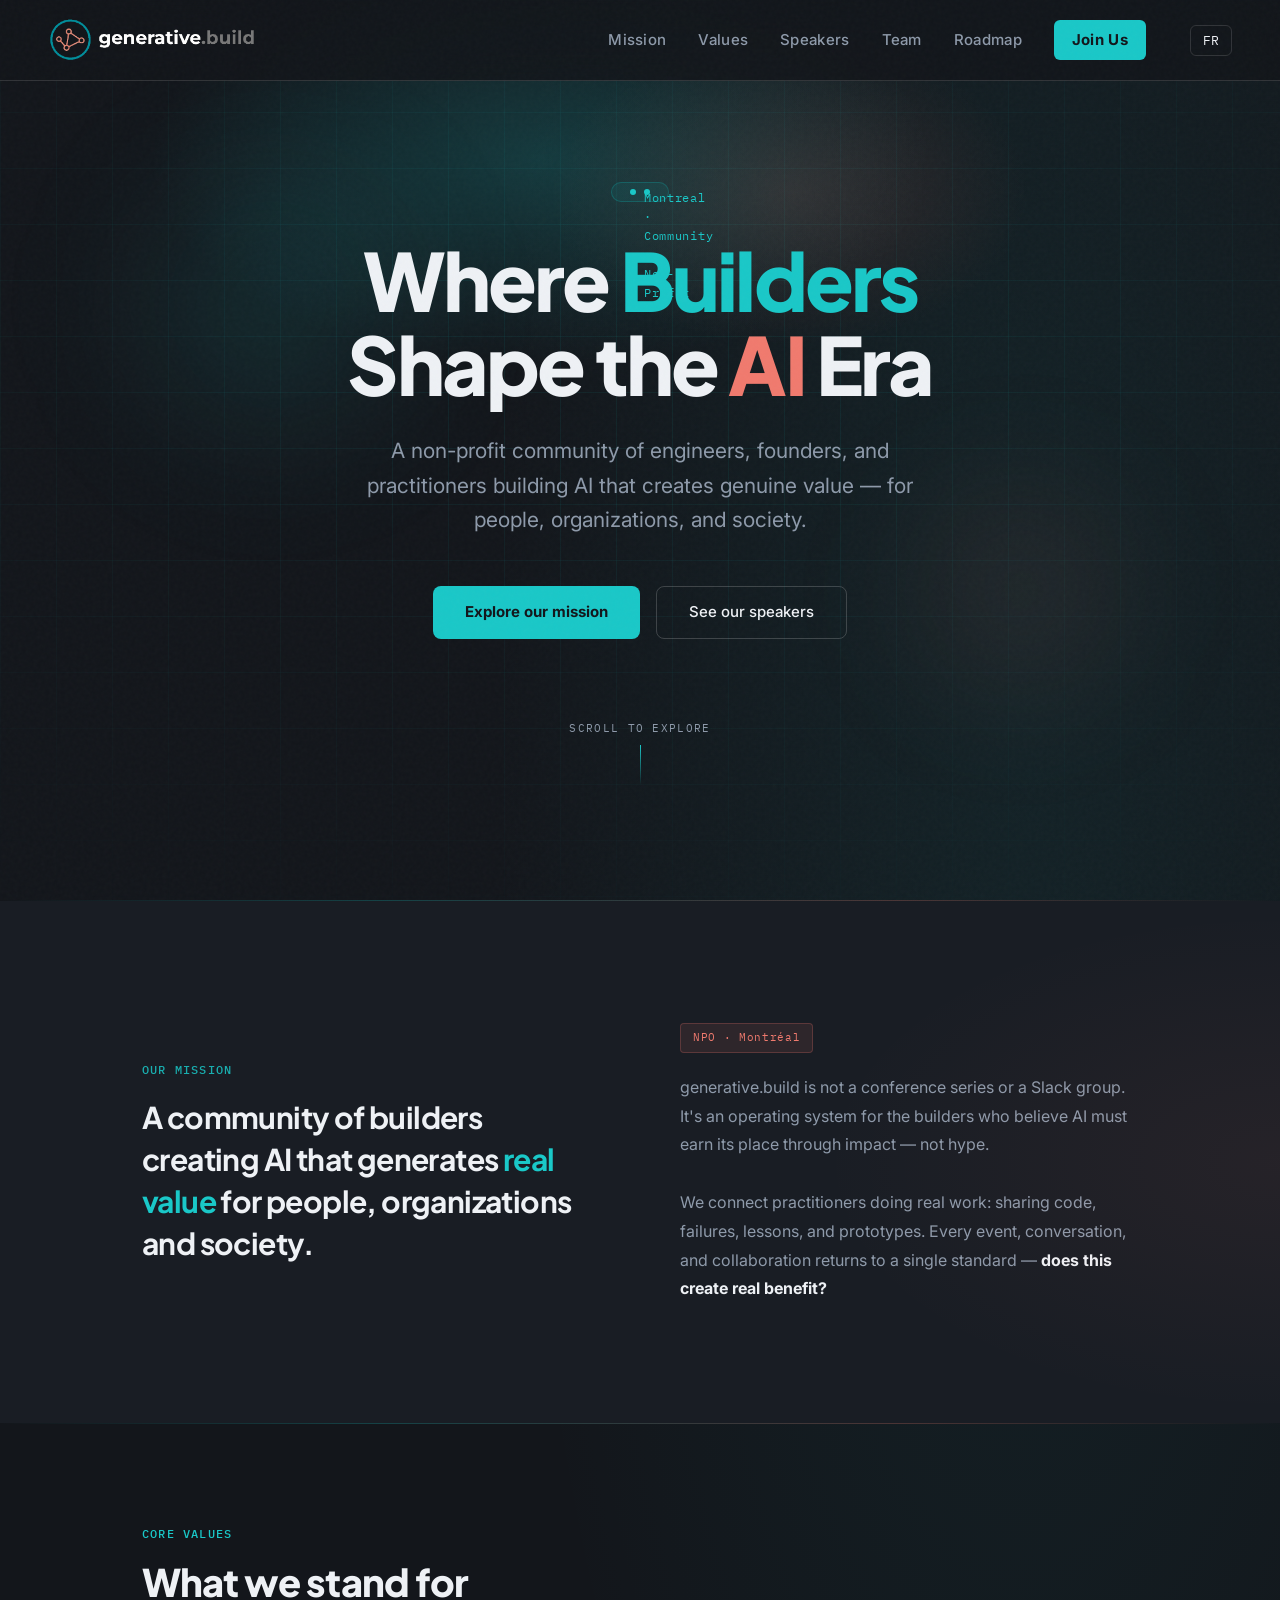
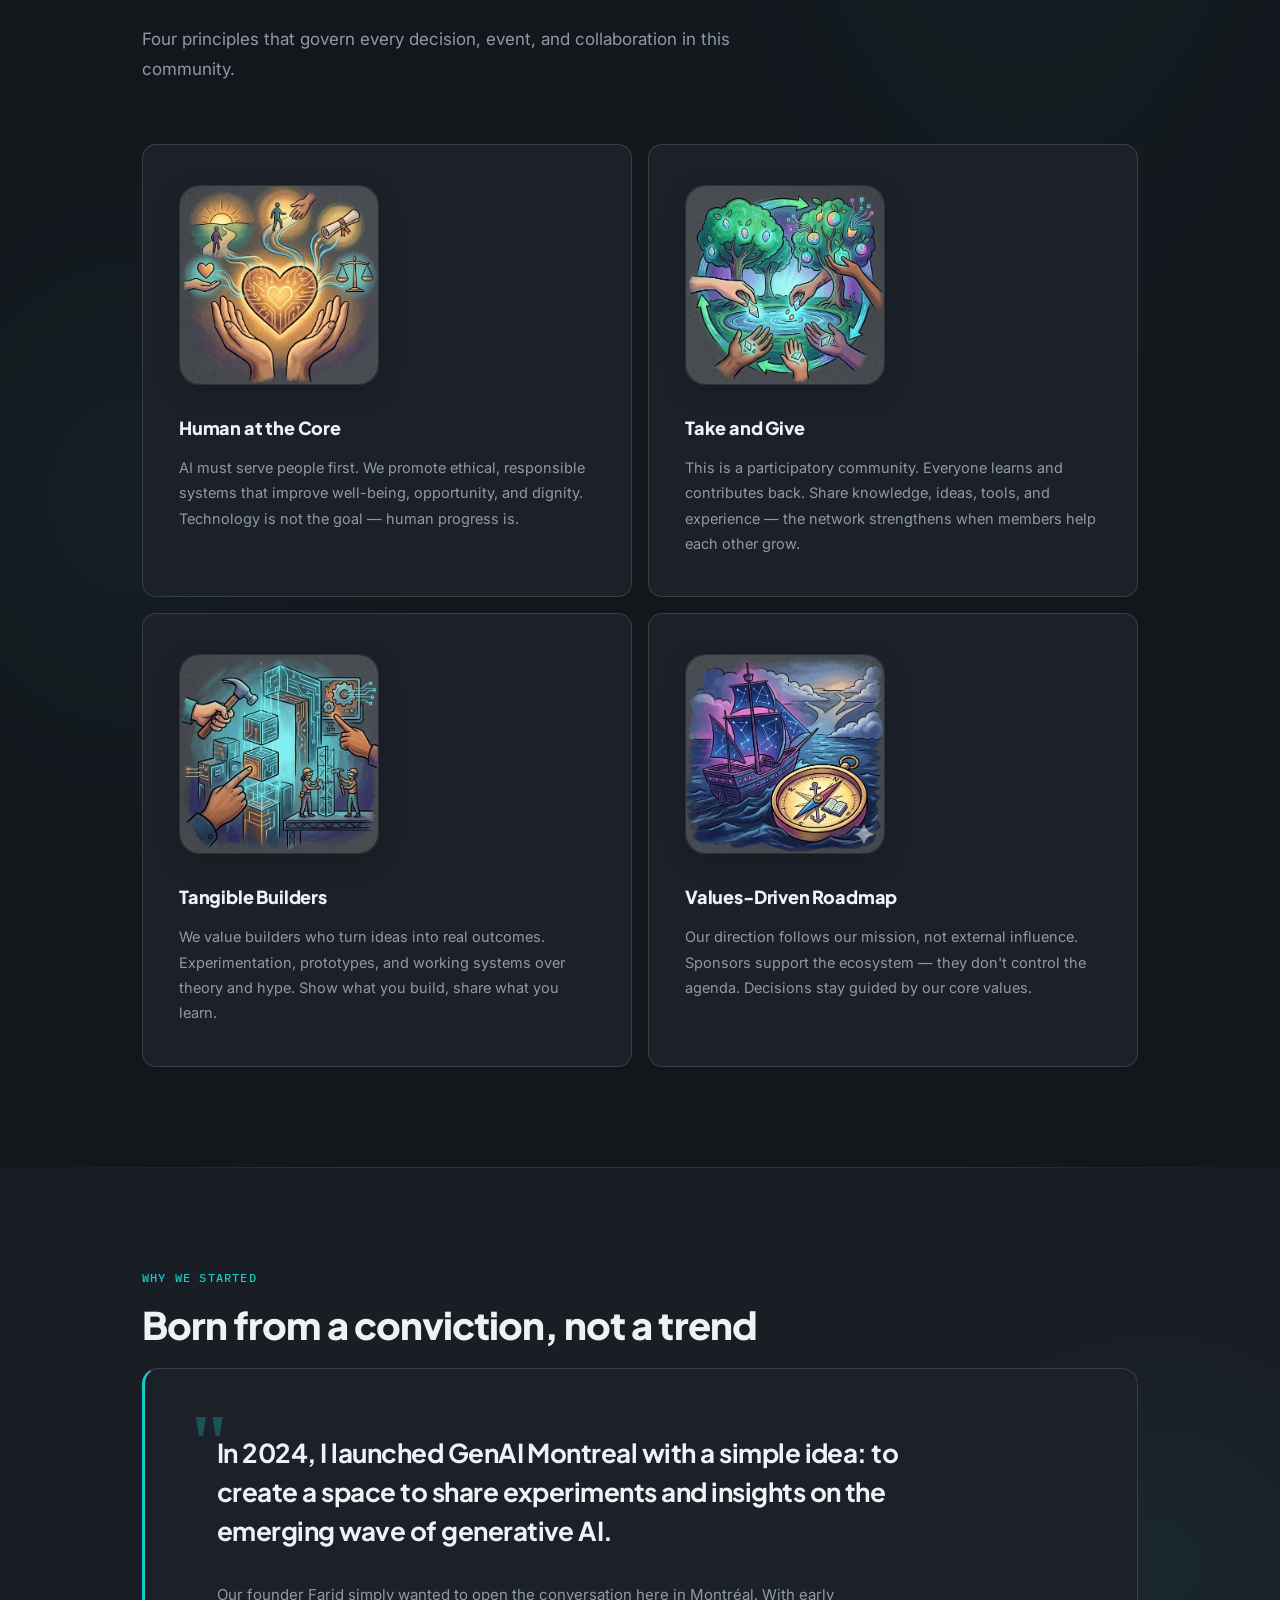
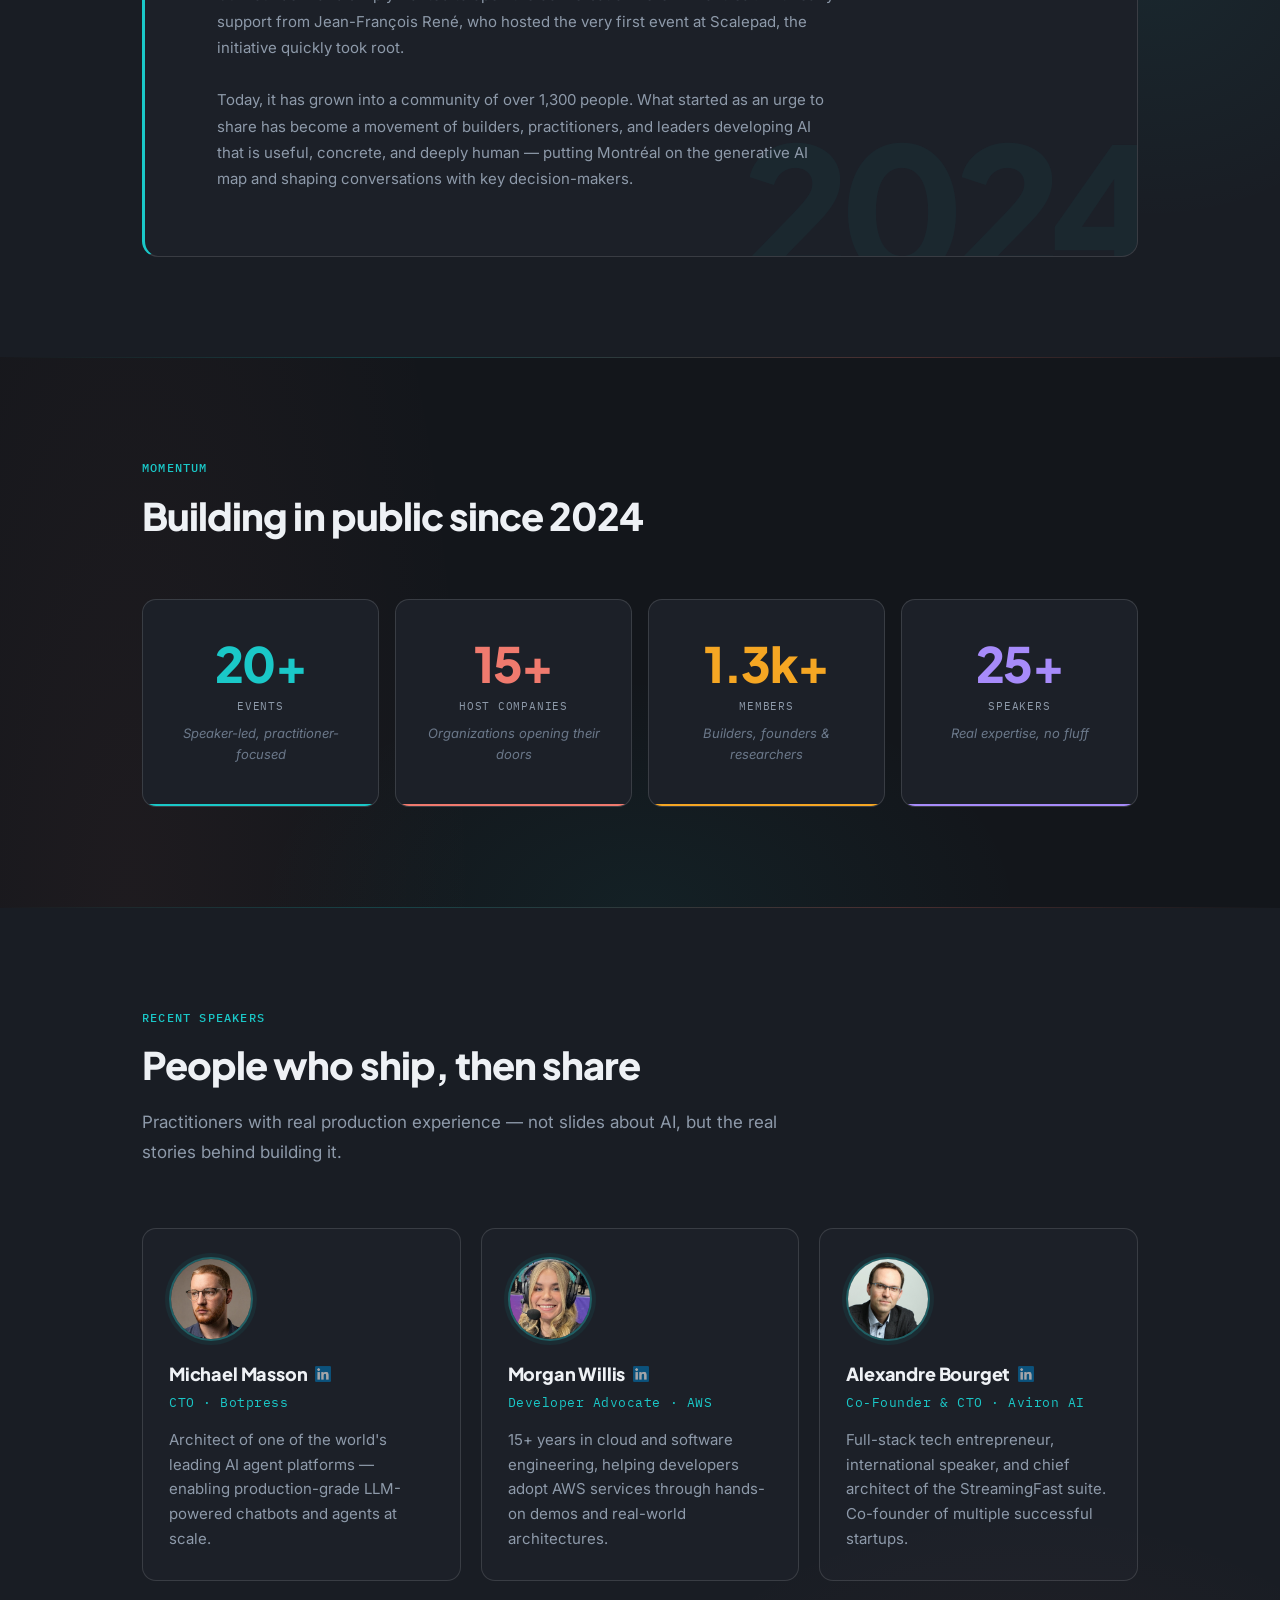
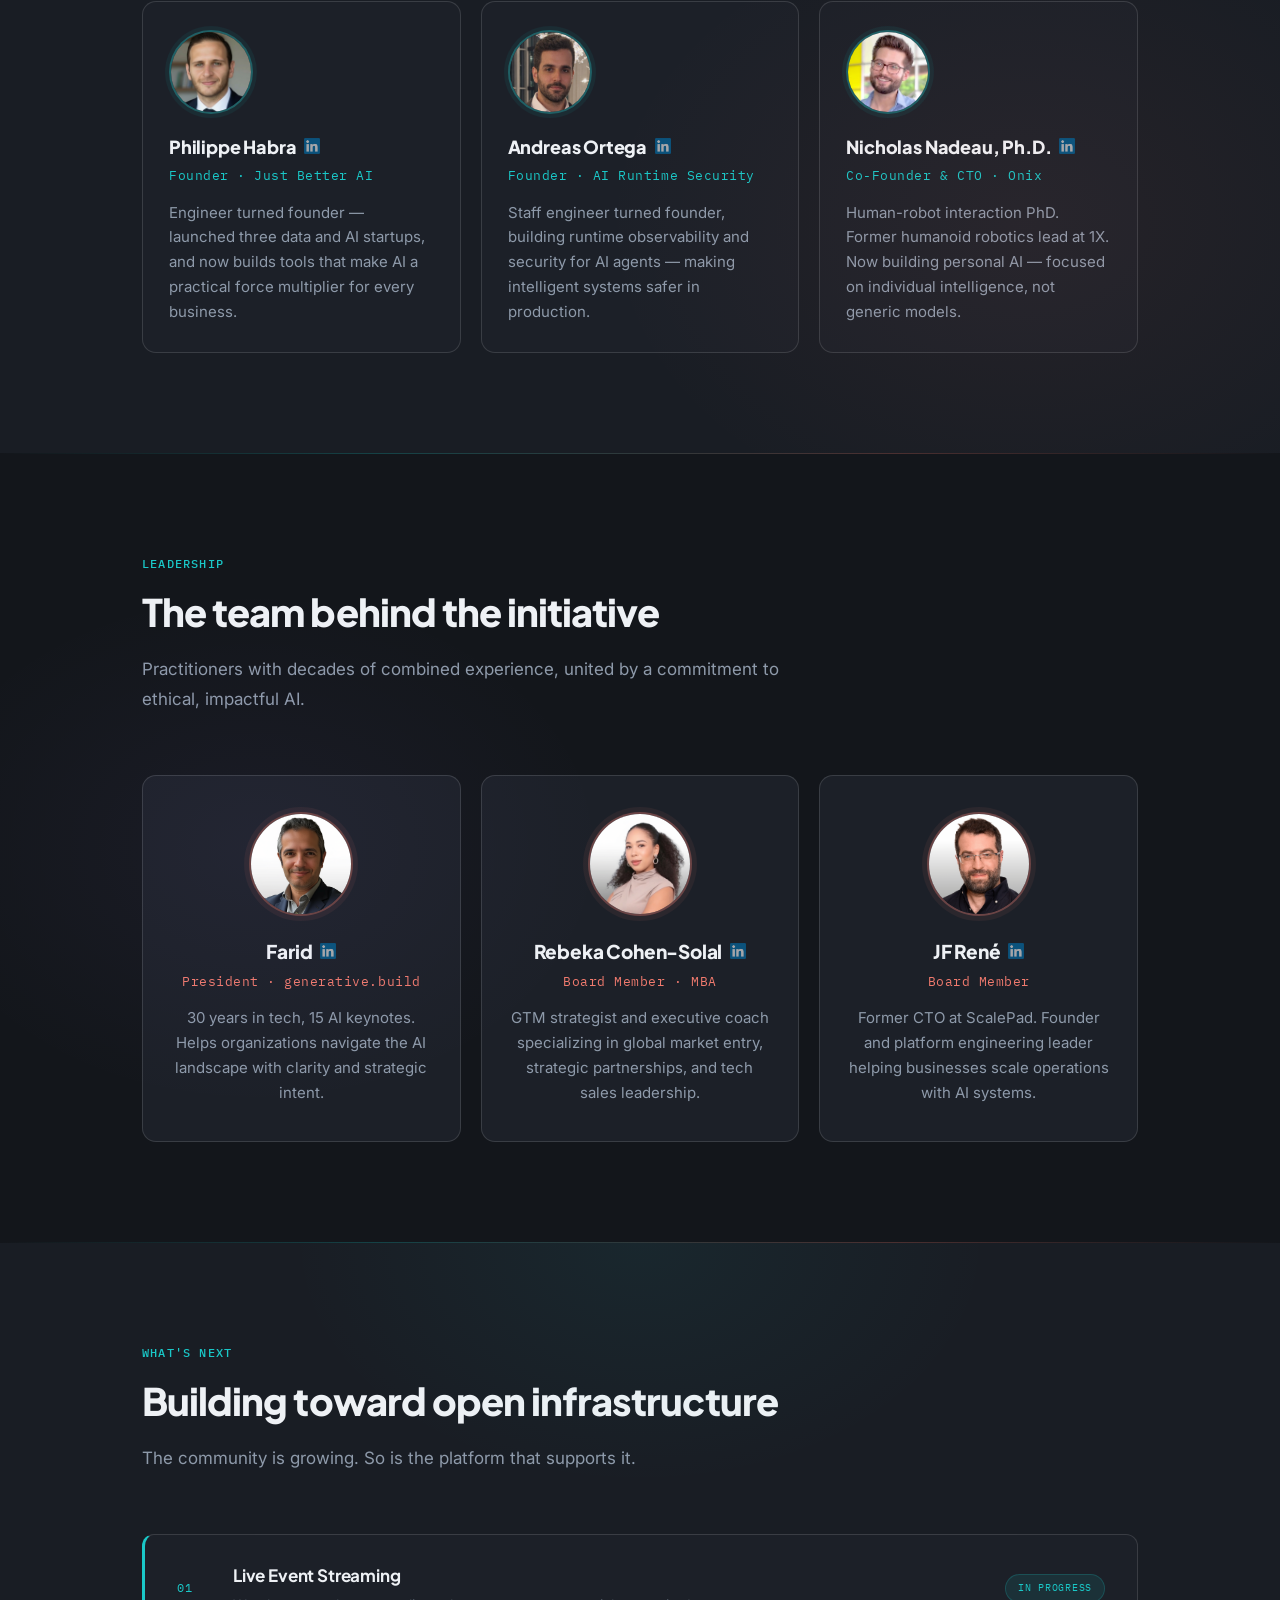
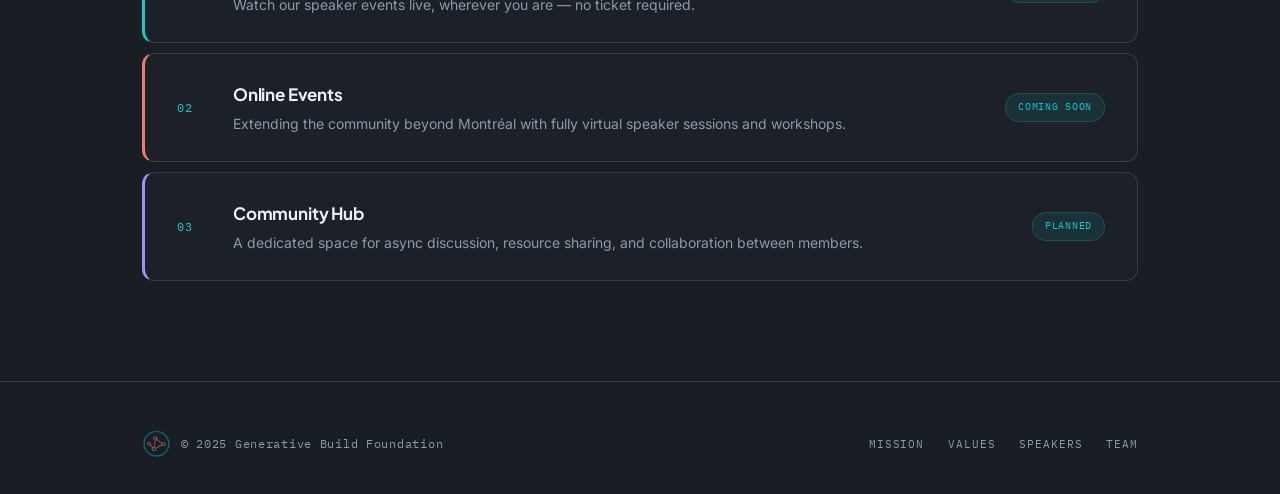
==== commit 6dc2de47: "add fr/fen" ====
--- a/src/index.html
+++ b/src/index.html
@@ -8,6 +8,8 @@
 <link rel="preconnect" href="https://fonts.gstatic.com" crossorigin/>
 <link href="https://fonts.googleapis.com/css2?family=Plus+Jakarta+Sans:wght@400;500;600;700;800&family=Inter:wght@300;400;500&family=IBM+Plex+Mono:wght@400;500&display=swap" rel="stylesheet"/>
 <style>
+  html[lang="en"] [data-fr] { display: none !important; }
+  html[lang="fr"] [data-en] { display: none !important; }
   *, *::before, *::after { box-sizing: border-box; margin: 0; padding: 0; }
 
   :root {
@@ -81,6 +83,14 @@
   }
   .nav-cta:hover { background: #0ec5c5 !important; color: var(--bg) !important; }
 
+  .nav-btn-lang {
+    background: transparent; border: 1px solid var(--border-bright);
+    color: var(--white); font-family: var(--font-mono); font-size: 13px;
+    padding: 6px 12px; border-radius: 6px; cursor: pointer;
+    transition: background .2s; margin-left: 12px;
+  }
+  .nav-btn-lang:hover { background: rgba(255,255,255,0.1); }
+  
   /* ── SECTION SCAFFOLDING ── */
   section { padding: 100px 0; }
   .container { max-width: 1060px; margin: 0 auto; padding: 0 32px; }
@@ -607,12 +617,13 @@
     <img src="./assets/logo-dark.png" alt="generative.build"/>
   </a>
   <div class="nav-links">
-    <a href="#mission">Mission</a>
-    <a href="#values">Values</a>
-    <a href="#speakers">Speakers</a>
-    <a href="#board">Team</a>
-    <a href="#roadmap">Roadmap</a>
-    <a href="mailto:faridautomatic@gmail.com" class="nav-cta">Join Us</a>
+    <a href="#mission"><span data-en>Mission</span><span data-fr>Mission</span></a>
+    <a href="#values"><span data-en>Values</span><span data-fr>Valeurs</span></a>
+    <a href="#speakers"><span data-en>Speakers</span><span data-fr>Conférenciers</span></a>
+    <a href="#board"><span data-en>Team</span><span data-fr>Équipe</span></a>
+    <a href="#roadmap"><span data-en>Roadmap</span><span data-fr>Feuille de route</span></a>
+    <a href="mailto:faridautomatic@gmail.com" class="nav-cta"><span data-en>Join Us</span><span data-fr>Rejoignez-nous</span></a>
+    <button id="lang-toggle" class="nav-btn-lang">FR</button>
   </div>
 </nav>
 
@@ -625,21 +636,21 @@
   <div class="container">
     <div class="hero-inner">
       <div class="hero-badge">
-        <span></span> Montreal · Community · Non-Profit
+        <span></span> <span data-en>Montreal · Community · Non-Profit</span><span data-fr>Montréal · Communauté · OBNL</span>
       </div>
       <h1 class="hero-title">
-        Where <em>Builders</em><br/>
-        Shape the <span class="accent">AI</span> Era
+        <span data-en>Where <em>Builders</em><br/>Shape the <span class="accent">AI</span> Era</span>
+        <span data-fr>Où les <em>Bâtisseurs</em><br/>Façonnent l'Ère de <span class="accent">l'IA</span></span>
       </h1>
       <p class="hero-sub">
-        A non-profit community of engineers, founders, and practitioners
-        building AI that creates genuine value — for people, organizations, and society.
+        <span data-en>A non-profit community of engineers, founders, and practitioners building AI that creates genuine value — for people, organizations, and society.</span>
+        <span data-fr>Une communauté à but non lucratif d'ingénieurs, de fondateurs et de praticiens construisant une IA qui crée une véritable valeur — pour les individus, les organisations et la société.</span>
       </p>
       <div class="hero-actions">
-        <a href="#mission" class="btn-primary">Explore our mission</a>
-        <a href="#speakers" class="btn-ghost">See our speakers</a>
-      </div>
-      <div class="hero-scroll">scroll to explore</div>
+        <a href="#mission" class="btn-primary"><span data-en>Explore our mission</span><span data-fr>Découvrir notre mission</span></a>
+        <a href="#speakers" class="btn-ghost"><span data-en>See our speakers</span><span data-fr>Voir nos conférenciers</span></a>
+      </div>
+      <div class="hero-scroll"><span data-en>scroll to explore</span><span data-fr>défiler pour explorer</span></div>
     </div>
   </div>
 </section>
@@ -651,23 +662,22 @@
   <div class="container">
     <div class="mission-layout">
       <div>
-        <div class="section-eyebrow">Our Mission</div>
+        <div class="section-eyebrow"><span data-en>Our Mission</span><span data-fr>Notre Mission</span></div>
         <h2 class="mission-statement">
-          A community of builders creating AI that generates
-          <span class="hl">real value</span> for people, organizations and society.
+          <span data-en>A community of builders creating AI that generates <span class="hl">real value</span> for people, organizations and society.</span>
+          <span data-fr>Une communauté de bâtisseurs créant une IA qui génère une <span class="hl">valeur réelle</span> pour les personnes, les organisations et la société.</span>
         </h2>
       </div>
       <div class="mission-right">
-        <div class="mission-tag">NPO · Montréal</div>
+        <div class="mission-tag"><span data-en>NPO · Montréal</span><span data-fr>OBNL · Montréal</span></div>
         <p>
-          generative.build is not a conference series or a Slack group. It's an operating system
-          for the builders who believe AI must earn its place through impact — not hype.
+          <span data-en>generative.build is not a conference series or a Slack group. It's an operating system for the builders who believe AI must earn its place through impact — not hype.</span>
+          <span data-fr>generative.build n'est pas une série de conférences ou un groupe Slack. C'est un système d'exploitation pour les bâtisseurs qui croient que l'IA doit gagner sa place par son impact — et non par le battage médiatique (hype).</span>
         </p>
         <br/>
         <p>
-          We connect practitioners doing real work: sharing code, failures, lessons, and prototypes.
-          Every event, conversation, and collaboration returns to a single standard —
-          <strong style="color:var(--white)">does this create real benefit?</strong>
+          <span data-en>We connect practitioners doing real work: sharing code, failures, lessons, and prototypes. Every event, conversation, and collaboration returns to a single standard — <strong style="color:var(--white)">does this create real benefit?</strong></span>
+          <span data-fr>Nous connectons des praticiens qui font un travail réel : partager du code, des échecs, des leçons et des prototypes. Chaque événement, conversation et collaboration ramène à une seule exigence — <strong style="color:var(--white)">est-ce que cela crée un bénéfice réel ?</strong></span>
         </p>
       </div>
     </div>
@@ -679,29 +689,29 @@
 <!-- VALUES -->
 <section id="values">
   <div class="container">
-    <div class="section-eyebrow reveal">Core Values</div>
-    <h2 class="section-title reveal">What we stand for</h2>
-    <p class="section-body reveal">Four principles that govern every decision, event, and collaboration in this community.</p>
+    <div class="section-eyebrow reveal"><span data-en>Core Values</span><span data-fr>Valeurs Fondamentales</span></div>
+    <h2 class="section-title reveal"><span data-en>What we stand for</span><span data-fr>Ce que nous défendons</span></h2>
+    <p class="section-body reveal"><span data-en>Four principles that govern every decision, event, and collaboration in this community.</span><span data-fr>Quatre principes qui régissent chaque décision, événement et collaboration au sein de cette communauté.</span></p>
     <div class="values-grid stagger-children reveal">
       <div class="value-card">
         <div class="value-icon"><img src="./assets/human.png" alt="Human at the Core" /></div>
-        <div class="value-name">Human at the Core</div>
-        <p class="value-desc">AI must serve people first. We promote ethical, responsible systems that improve well-being, opportunity, and dignity. Technology is not the goal — human progress is.</p>
+        <div class="value-name"><span data-en>Human at the Core</span><span data-fr>L'Humain au Centre</span></div>
+        <p class="value-desc"><span data-en>AI must serve people first. We promote ethical, responsible systems that improve well-being, opportunity, and dignity. Technology is not the goal — human progress is.</span><span data-fr>L'IA doit d'abord servir les gens. Nous promouvons des systèmes éthiques et responsables qui améliorent le bien-être, les opportunités et la dignité. La technologie n'est pas le but — le progrès humain l'est.</span></p>
       </div>
       <div class="value-card">
         <div class="value-icon"><img src="./assets/take-give.png" alt="Take and Give" /></div>
-        <div class="value-name">Take and Give</div>
-        <p class="value-desc">This is a participatory community. Everyone learns and contributes back. Share knowledge, ideas, tools, and experience — the network strengthens when members help each other grow.</p>
+        <div class="value-name"><span data-en>Take and Give</span><span data-fr>Recevoir et Donner</span></div>
+        <p class="value-desc"><span data-en>This is a participatory community. Everyone learns and contributes back. Share knowledge, ideas, tools, and experience — the network strengthens when members help each other grow.</span><span data-fr>C'est une communauté participative. Chacun apprend et redonne. Partagez vos connaissances, idées, outils et expériences — le réseau se renforce quand les membres s'entraident pour grandir.</span></p>
       </div>
       <div class="value-card">
         <div class="value-icon"><img src="./assets/builder.png" alt="Tangible Builders" /></div>
-        <div class="value-name">Tangible Builders</div>
-        <p class="value-desc">We value builders who turn ideas into real outcomes. Experimentation, prototypes, and working systems over theory and hype. Show what you build, share what you learn.</p>
+        <div class="value-name"><span data-en>Tangible Builders</span><span data-fr>Bâtisseurs Concrets</span></div>
+        <p class="value-desc"><span data-en>We value builders who turn ideas into real outcomes. Experimentation, prototypes, and working systems over theory and hype. Show what you build, share what you learn.</span><span data-fr>Nous valorisons les bâtisseurs qui transforment des idées en résultats. L'expérimentation, les prototypes et les systèmes fonctionnels priment sur la théorie et le battage médiatique. Montrez ce que vous construisez, partagez ce que vous apprenez.</span></p>
       </div>
       <div class="value-card">
         <div class="value-icon"><img src="./assets/roadmap.png" alt="Values-Driven Roadmap" /></div>
-        <div class="value-name">Values-Driven Roadmap</div>
-        <p class="value-desc">Our direction follows our mission, not external influence. Sponsors support the ecosystem — they don't control the agenda. Decisions stay guided by our core values.</p>
+        <div class="value-name"><span data-en>Values-Driven Roadmap</span><span data-fr>Feuille de Route Guidée par les Valeurs</span></div>
+        <p class="value-desc"><span data-en>Our direction follows our mission, not external influence. Sponsors support the ecosystem — they don't control the agenda. Decisions stay guided by our core values.</span><span data-fr>Notre direction suit notre mission, pas les influences externes. Les commanditaires soutiennent l'écosystème — ils ne contrôlent pas l'agenda. Les décisions restent guidées par nos valeurs fondamentales.</span></p>
       </div>
     </div>
   </div>
@@ -712,16 +722,20 @@
 <!-- ORIGIN -->
 <section id="origin">
   <div class="container">
-    <div class="section-eyebrow reveal">Why We Started</div>
-    <h2 class="section-title reveal">Born from a conviction, not a trend</h2>
+    <div class="section-eyebrow reveal"><span data-en>Why We Started</span><span data-fr>Pourquoi Nous Avons Commencé</span></div>
+    <h2 class="section-title reveal"><span data-en>Born from a conviction, not a trend</span><span data-fr>Né d'une conviction, pas d'une tendance</span></h2>
     <div class="origin-inner reveal">
       <p class="origin-quote">
-        In 2024, I launched GenAI Montreal with a simple idea: to create a space to share experiments and insights on the emerging wave of generative AI.
+        <span data-en>In 2024, I launched GenAI Montreal with a simple idea: to create a space to share experiments and insights on the emerging wave of generative AI.</span>
+        <span data-fr>En 2024, j’ai lancé GenAI Montréal avec une idée simple : créer un espace pour partager, avec mes pairs, ce que je voyais émerger et les expérimentations que je menais autour de cette nouvelle vague qu’est l’IA générative.</span>
       </p>
       <p class="origin-caption">
-        Our founder Farid simply wanted to open the conversation here in Montréal. With early support from Jean-François René, who hosted the very first event at Scalepad, the initiative quickly took root.
+        <span data-en>Our founder Farid simply wanted to open the conversation here in Montréal. With early support from Jean-François René, who hosted the very first event at Scalepad, the initiative quickly took root.
         <br/><br/>
-        Today, it has grown into a community of over 1,300 people. What started as an urge to share has become a movement of builders, practitioners, and leaders developing AI that is useful, concrete, and deeply human — putting Montréal on the generative AI map and shaping conversations with key decision-makers.
+        Today, it has grown into a community of over 1,300 people. What started as an urge to share has become a movement of builders, practitioners, and leaders developing AI that is useful, concrete, and deeply human — putting Montréal on the generative AI map and shaping conversations with key decision-makers.</span>
+        <span data-fr>Au tout début, je n’avais pas vraiment de tribune, mais j’avais la conviction qu’il fallait ouvrir la conversation ici, à Montréal. Dès les premiers pas, Jean-François René a cru au projet et a accueilli notre tout premier événement chez Scalepad.
+        <br/><br/>
+        Aujourd’hui, cette initiative est devenue une communauté de plus de 1300 personnes. Ce qui était au départ un élan de partage est devenu un véritable mouvement de bâtisseurs, de praticiens et de leaders qui veulent développer une IA utile, concrète et profondément humaine. Mon ambition était de mettre Montréal sur la map de l’IA générative — et la croissance de la communauté, ainsi que les échanges que nous avons maintenant avec des décideurs, montrent que cette vision prend vie.</span>
       </p>
     </div>
   </div>
@@ -732,31 +746,31 @@
 <!-- IMPACT STATS -->
 <section id="impact">
   <div class="container">
-    <div class="section-eyebrow reveal">Momentum</div>
-    <h2 class="section-title reveal">Building in public since 2024</h2>
+    <div class="section-eyebrow reveal"><span data-en>Momentum</span><span data-fr>Momentum</span></div>
+    <h2 class="section-title reveal"><span data-en>Building in public since 2024</span><span data-fr>Bâtir en public depuis 2024</span></h2>
     <div class="stats-grid stagger-children reveal">
       <div class="stat-card">
         <div class="stat-num" data-target="20" data-suffix="+">0+</div>
-        <div class="stat-label">Events</div>
-        <div class="stat-tagline">Speaker-led, practitioner-focused</div>
+        <div class="stat-label"><span data-en>Events</span><span data-fr>Événements</span></div>
+        <div class="stat-tagline"><span data-en>Speaker-led, practitioner-focused</span><span data-fr>Menés par des conférenciers, axés sur la pratique</span></div>
         <div class="count-bar"></div>
       </div>
       <div class="stat-card">
         <div class="stat-num" data-target="15" data-suffix="+">0+</div>
-        <div class="stat-label">Host Companies</div>
-        <div class="stat-tagline">Organizations opening their doors</div>
+        <div class="stat-label"><span data-en>Host Companies</span><span data-fr>Entreprises Hôtes</span></div>
+        <div class="stat-tagline"><span data-en>Organizations opening their doors</span><span data-fr>Des organisations qui ouvrent leurs portes</span></div>
         <div class="count-bar"></div>
       </div>
       <div class="stat-card">
         <div class="stat-num" data-target="1300" data-suffix="+">0+</div>
-        <div class="stat-label">Members</div>
-        <div class="stat-tagline">Builders, founders &amp; researchers</div>
+        <div class="stat-label"><span data-en>Members</span><span data-fr>Membres</span></div>
+        <div class="stat-tagline"><span data-en>Builders, founders &amp; researchers</span><span data-fr>Bâtisseurs, fondateurs et chercheurs</span></div>
         <div class="count-bar"></div>
       </div>
       <div class="stat-card">
         <div class="stat-num" data-target="25" data-suffix="+">0+</div>
-        <div class="stat-label">Speakers</div>
-        <div class="stat-tagline">Real expertise, no fluff</div>
+        <div class="stat-label"><span data-en>Speakers</span><span data-fr>Conférenciers</span></div>
+        <div class="stat-tagline"><span data-en>Real expertise, no fluff</span><span data-fr>Une véritable expertise, sans artifice</span></div>
         <div class="count-bar"></div>
       </div>
     </div>
@@ -768,9 +782,9 @@
 <!-- SPEAKERS -->
 <section id="speakers">
   <div class="container">
-    <div class="section-eyebrow reveal">Recent Speakers</div>
-    <h2 class="section-title reveal">People who ship, then share</h2>
-    <p class="section-body reveal">Practitioners with real production experience — not slides about AI, but the real stories behind building it.</p>
+    <div class="section-eyebrow reveal"><span data-en>Recent Speakers</span><span data-fr>Conférenciers Récents</span></div>
+    <h2 class="section-title reveal"><span data-en>People who ship, then share</span><span data-fr>Des gens qui livrent, puis partagent</span></h2>
+    <p class="section-body reveal"><span data-en>Practitioners with real production experience — not slides about AI, but the real stories behind building it.</span><span data-fr>Des praticiens avec une réelle expérience de production — pas de présentations théoriques sur l'IA, mais les vraies histoires derrière sa construction.</span></p>
     <div class="speakers-grid stagger-children reveal">
 
       <!-- Speaker 1 -->
@@ -782,7 +796,7 @@
         </div>
         <div class="speaker-name">Michael Masson <img src="./assets/ln.png" alt="LinkedIn" class="ln-icon" /></div>
         <div class="speaker-role">CTO · Botpress</div>
-        <p class="speaker-bio">Architect of one of the world's leading AI agent platforms — enabling production-grade LLM-powered chatbots and agents at scale.</p>
+        <p class="speaker-bio"><span data-en>Architect of one of the world's leading AI agent platforms — enabling production-grade LLM-powered chatbots and agents at scale.</span><span data-fr>Architecte de l'une des principales plateformes d'agents IA au monde — permettant la création de chatbots et d'agents alimentés par des LLM à grande échelle et de niveau production.</span></p>
       </a>
 
       <!-- Speaker 2 -->
@@ -793,8 +807,8 @@
           </div>
         </div>
         <div class="speaker-name">Morgan Willis <img src="./assets/ln.png" alt="LinkedIn" class="ln-icon" /></div>
-        <div class="speaker-role">Developer Advocate · AWS</div>
-        <p class="speaker-bio">15+ years in cloud and software engineering, helping developers adopt AWS services through hands-on demos and real-world architectures.</p>
+        <div class="speaker-role"><span data-en>Developer Advocate</span><span data-fr>Avocate pour les développeurs</span> · AWS</div>
+        <p class="speaker-bio"><span data-en>15+ years in cloud and software engineering, helping developers adopt AWS services through hands-on demos and real-world architectures.</span><span data-fr>Plus de 15 ans en cloud et ingénierie logicielle, aidant les développeurs à adopter les services AWS grâce à des démonstrations pratiques et des architectures du monde réel.</span></p>
       </a>
 
       <!-- Speaker 3 -->
@@ -805,8 +819,8 @@
           </div>
         </div>
         <div class="speaker-name">Alexandre Bourget <img src="./assets/ln.png" alt="LinkedIn" class="ln-icon" /></div>
-        <div class="speaker-role">Co-Founder & CTO · Aviron AI</div>
-        <p class="speaker-bio">Full-stack tech entrepreneur, international speaker, and chief architect of the StreamingFast suite. Co-founder of multiple successful startups.</p>
+        <div class="speaker-role"><span data-en>Co-Founder & CTO</span><span data-fr>Co-fondateur et CTO</span> · Aviron AI</div>
+        <p class="speaker-bio"><span data-en>Full-stack tech entrepreneur, international speaker, and chief architect of the StreamingFast suite. Co-founder of multiple successful startups.</span><span data-fr>Entrepreneur tech full-stack, conférencier international et architecte en chef de la suite StreamingFast. Co-fondateur de multiples startups à succès.</span></p>
       </a>
 
       <!-- Speaker 4 -->
@@ -817,8 +831,8 @@
           </div>
         </div>
         <div class="speaker-name">Philippe Habra <img src="./assets/ln.png" alt="LinkedIn" class="ln-icon" /></div>
-        <div class="speaker-role">Founder · Just Better AI</div>
-        <p class="speaker-bio">Engineer turned founder — launched three data and AI startups, and now builds tools that make AI a practical force multiplier for every business.</p>
+        <div class="speaker-role"><span data-en>Founder</span><span data-fr>Fondateur</span> · Just Better AI</div>
+        <p class="speaker-bio"><span data-en>Engineer turned founder — launched three data and AI startups, and now builds tools that make AI a practical force multiplier for every business.</span><span data-fr>Ingénieur devenu fondateur — a lancé trois startups en données et IA, et construit maintenant des outils qui font de l'IA un véritable multiplicateur de force pratique pour chaque entreprise.</span></p>
       </a>
 
       <!-- Speaker 5 -->
@@ -829,8 +843,8 @@
           </div>
         </div>
         <div class="speaker-name">Andreas Ortega <img src="./assets/ln.png" alt="LinkedIn" class="ln-icon" /></div>
-        <div class="speaker-role">Founder · AI Runtime Security</div>
-        <p class="speaker-bio">Staff engineer turned founder, building runtime observability and security for AI agents — making intelligent systems safer in production.</p>
+        <div class="speaker-role"><span data-en>Founder</span><span data-fr>Fondateur</span> · AI Runtime Security</div>
+        <p class="speaker-bio"><span data-en>Staff engineer turned founder, building runtime observability and security for AI agents — making intelligent systems safer in production.</span><span data-fr>Ingénieur principal devenu fondateur, développant l'observabilité et la sécurité d'exécution pour les agents IA — rendant les systèmes intelligents plus sûrs en production.</span></p>
       </a>
 
       <!-- Speaker 6 -->
@@ -841,8 +855,8 @@
           </div>
         </div>
         <div class="speaker-name">Nicholas Nadeau, Ph.D. <img src="./assets/ln.png" alt="LinkedIn" class="ln-icon" /></div>
-        <div class="speaker-role">Co-Founder & CTO · Onix</div>
-        <p class="speaker-bio">Human-robot interaction PhD. Former humanoid robotics lead at 1X. Now building personal AI — focused on individual intelligence, not generic models.</p>
+        <div class="speaker-role"><span data-en>Co-Founder & CTO</span><span data-fr>Co-fondateur et CTO</span> · Onix</div>
+        <p class="speaker-bio"><span data-en>Human-robot interaction PhD. Former humanoid robotics lead at 1X. Now building personal AI — focused on individual intelligence, not generic models.</span><span data-fr>Doctorat en interaction humain-robot. Ancien responsable de la robotique humanoïde chez 1X. Construit maintenant une IA personnelle — axée sur l'intelligence individuelle, et non sur des modèles génériques.</span></p>
       </a>
 
     </div>
@@ -854,9 +868,9 @@
 <!-- BOARD -->
 <section id="board">
   <div class="container">
-    <div class="section-eyebrow reveal">Leadership</div>
-    <h2 class="section-title reveal">The team behind the initiative</h2>
-    <p class="section-body reveal">Practitioners with decades of combined experience, united by a commitment to ethical, impactful AI.</p>
+    <div class="section-eyebrow reveal"><span data-en>Leadership</span><span data-fr>Leadership</span></div>
+    <h2 class="section-title reveal"><span data-en>The team behind the initiative</span><span data-fr>L'équipe derrière l'initiative</span></h2>
+    <p class="section-body reveal"><span data-en>Practitioners with decades of combined experience, united by a commitment to ethical, impactful AI.</span><span data-fr>Des praticiens avec des décennies d'expérience combinée, unis par un engagement envers une IA éthique et impactante.</span></p>
     <div class="board-grid stagger-children reveal">
 
       <a href="https://www.linkedin.com/in/farid-bellameche-6606332/" target="_blank" rel="noopener noreferrer" class="board-card">
@@ -866,8 +880,8 @@
           </div>
         </div>
         <div class="board-name">Farid <img src="./assets/ln.png" alt="LinkedIn" class="ln-icon" /></div>
-        <div class="board-title">President · generative.build</div>
-        <p class="board-bio">30 years in tech, 15 AI keynotes. Helps organizations navigate the AI landscape with clarity and strategic intent.</p>
+        <div class="board-title"><span data-en>President</span><span data-fr>Président</span> · generative.build</div>
+        <p class="board-bio"><span data-en>30 years in tech, 15 AI keynotes. Helps organizations navigate the AI landscape with clarity and strategic intent.</span><span data-fr>30 ans dans la tech, 15 conférences (keynotes) sur l'IA. Aide les organisations à naviguer dans le paysage de l'IA avec clarté et intention stratégique.</span></p>
       </a>
 
       <a href="https://www.linkedin.com/in/rebekacohensolal/" target="_blank" rel="noopener noreferrer" class="board-card">
@@ -877,8 +891,8 @@
           </div>
         </div>
         <div class="board-name">Rebeka Cohen-Solal <img src="./assets/ln.png" alt="LinkedIn" class="ln-icon" /></div>
-        <div class="board-title">Board Member · MBA</div>
-        <p class="board-bio">GTM strategist and executive coach specializing in global market entry, strategic partnerships, and tech sales leadership.</p>
+        <div class="board-title"><span data-en>Board Member</span><span data-fr>Membre du Conseil</span> · MBA</div>
+        <p class="board-bio"><span data-en>GTM strategist and executive coach specializing in global market entry, strategic partnerships, and tech sales leadership.</span><span data-fr>Stratège GTM et coach exécutive spécialisée dans l'entrée sur les marchés mondiaux, les partenariats stratégiques et le leadership des ventes technologiques.</span></p>
       </a>
 
       <a href="https://www.linkedin.com/in/renejf/" target="_blank" rel="noopener noreferrer" class="board-card">
@@ -888,8 +902,8 @@
           </div>
         </div>
         <div class="board-name">JF René <img src="./assets/ln.png" alt="LinkedIn" class="ln-icon" /></div>
-        <div class="board-title">Board Member</div>
-        <p class="board-bio">Former CTO at ScalePad. Founder and platform engineering leader helping businesses scale operations with AI systems.</p>
+        <div class="board-title"><span data-en>Board Member</span><span data-fr>Membre du Conseil</span></div>
+        <p class="board-bio"><span data-en>Former CTO at ScalePad. Founder and platform engineering leader helping businesses scale operations with AI systems.</span><span data-fr>Ancien CTO chez ScalePad. Fondateur et leader en ingénierie de plateformes aidant les entreprises à faire évoluer leurs opérations avec des systèmes d'IA.</span></p>
       </a>
 
     </div>
@@ -901,33 +915,33 @@
 <!-- ROADMAP -->
 <section id="roadmap">
   <div class="container">
-    <div class="section-eyebrow reveal">What's Next</div>
-    <h2 class="section-title reveal">Building toward open infrastructure</h2>
-    <p class="section-body reveal">The community is growing. So is the platform that supports it.</p>
+    <div class="section-eyebrow reveal"><span data-en>What's Next</span><span data-fr>À Venir</span></div>
+    <h2 class="section-title reveal"><span data-en>Building toward open infrastructure</span><span data-fr>Vers une infrastructure ouverte</span></h2>
+    <p class="section-body reveal"><span data-en>The community is growing. So is the platform that supports it.</span><span data-fr>La communauté grandit. Tout comme la plateforme qui la soutient.</span></p>
     <div class="roadmap-list reveal">
       <div class="roadmap-item">
         <div class="roadmap-num">01</div>
         <div class="roadmap-content">
-          <div class="roadmap-title">Live Event Streaming</div>
-          <p class="roadmap-desc">Watch our speaker events live, wherever you are — no ticket required.</p>
-        </div>
-        <div class="roadmap-badge">In progress</div>
+          <div class="roadmap-title"><span data-en>Live Event Streaming</span><span data-fr>Diffusion d'Événements en Direct</span></div>
+          <p class="roadmap-desc"><span data-en>Watch our speaker events live, wherever you are — no ticket required.</span><span data-fr>Regardez nos événements en direct, où que vous soyez — aucun billet requis.</span></p>
+        </div>
+        <div class="roadmap-badge"><span data-en>In progress</span><span data-fr>En cours</span></div>
       </div>
       <div class="roadmap-item">
         <div class="roadmap-num">02</div>
         <div class="roadmap-content">
-          <div class="roadmap-title">Online Events</div>
-          <p class="roadmap-desc">Extending the community beyond Montréal with fully virtual speaker sessions and workshops.</p>
-        </div>
-        <div class="roadmap-badge">Coming soon</div>
+          <div class="roadmap-title"><span data-en>Online Events</span><span data-fr>Événements en Ligne</span></div>
+          <p class="roadmap-desc"><span data-en>Extending the community beyond Montréal with fully virtual speaker sessions and workshops.</span><span data-fr>Étendre la communauté au-delà de Montréal avec des sessions de conférenciers et des ateliers entièrement virtuels.</span></p>
+        </div>
+        <div class="roadmap-badge"><span data-en>Coming soon</span><span data-fr>Bientôt disponible</span></div>
       </div>
       <div class="roadmap-item">
         <div class="roadmap-num">03</div>
         <div class="roadmap-content">
-          <div class="roadmap-title">Community Hub</div>
-          <p class="roadmap-desc">A dedicated space for async discussion, resource sharing, and collaboration between members.</p>
-        </div>
-        <div class="roadmap-badge">Planned</div>
+          <div class="roadmap-title"><span data-en>Community Hub</span><span data-fr>Hub Communautaire</span></div>
+          <p class="roadmap-desc"><span data-en>A dedicated space for async discussion, resource sharing, and collaboration between members.</span><span data-fr>Un espace dédié pour les discussions asynchrones, le partage de ressources et la collaboration entre les membres.</span></p>
+        </div>
+        <div class="roadmap-badge"><span data-en>Planned</span><span data-fr>Planifié</span></div>
       </div>
     </div>
   </div>
@@ -939,13 +953,13 @@
     <div class="footer-inner">
       <div class="footer-logo">
         <img src="./assets/logo-shape.png" alt="generative.build"/>
-        <span class="footer-copy">© 2025 Generative Build Foundation</span>
+        <span class="footer-copy"><span data-en>© 2025 Generative Build Foundation</span><span data-fr>© 2025 Fondation Generative Build</span></span>
       </div>
       <div class="footer-links">
-        <a href="#mission">Mission</a>
-        <a href="#values">Values</a>
-        <a href="#speakers">Speakers</a>
-        <a href="#board">Team</a>
+        <a href="#mission"><span data-en>Mission</span><span data-fr>Mission</span></a>
+        <a href="#values"><span data-en>Values</span><span data-fr>Valeurs</span></a>
+        <a href="#speakers"><span data-en>Speakers</span><span data-fr>Conférenciers</span></a>
+        <a href="#board"><span data-en>Team</span><span data-fr>Équipe</span></a>
       </div>
     </div>
   </div>
@@ -1001,6 +1015,16 @@
   }, { threshold: 0.4 });
 
   document.querySelectorAll('.stat-card').forEach(el => statsObserver.observe(el));
+
+  // ── Language Toggle
+  const langToggle = document.getElementById('lang-toggle');
+  let currentLang = 'en';
+
+  langToggle.addEventListener('click', () => {
+    currentLang = currentLang === 'en' ? 'fr' : 'en';
+    document.documentElement.lang = currentLang;
+    langToggle.textContent = currentLang === 'en' ? 'FR' : 'EN';
+  });
 </script>
 </body>
 </html>
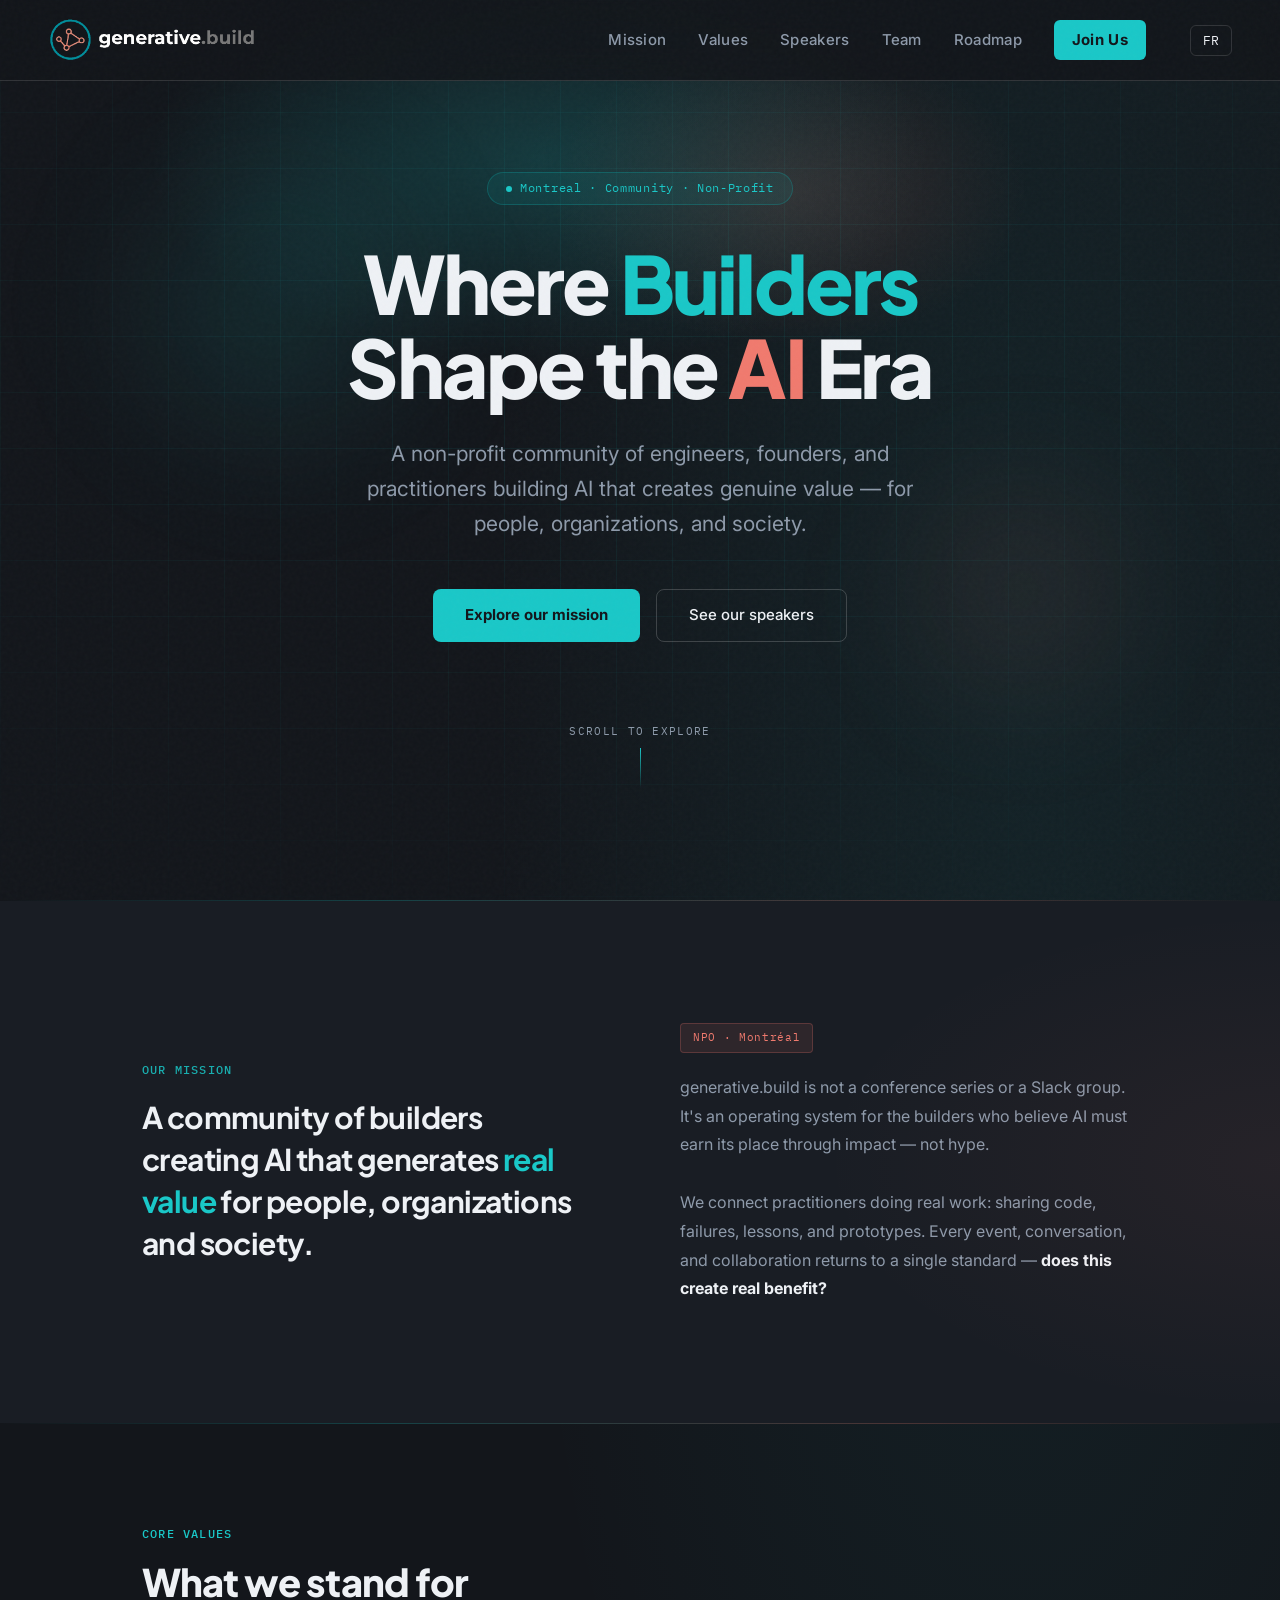
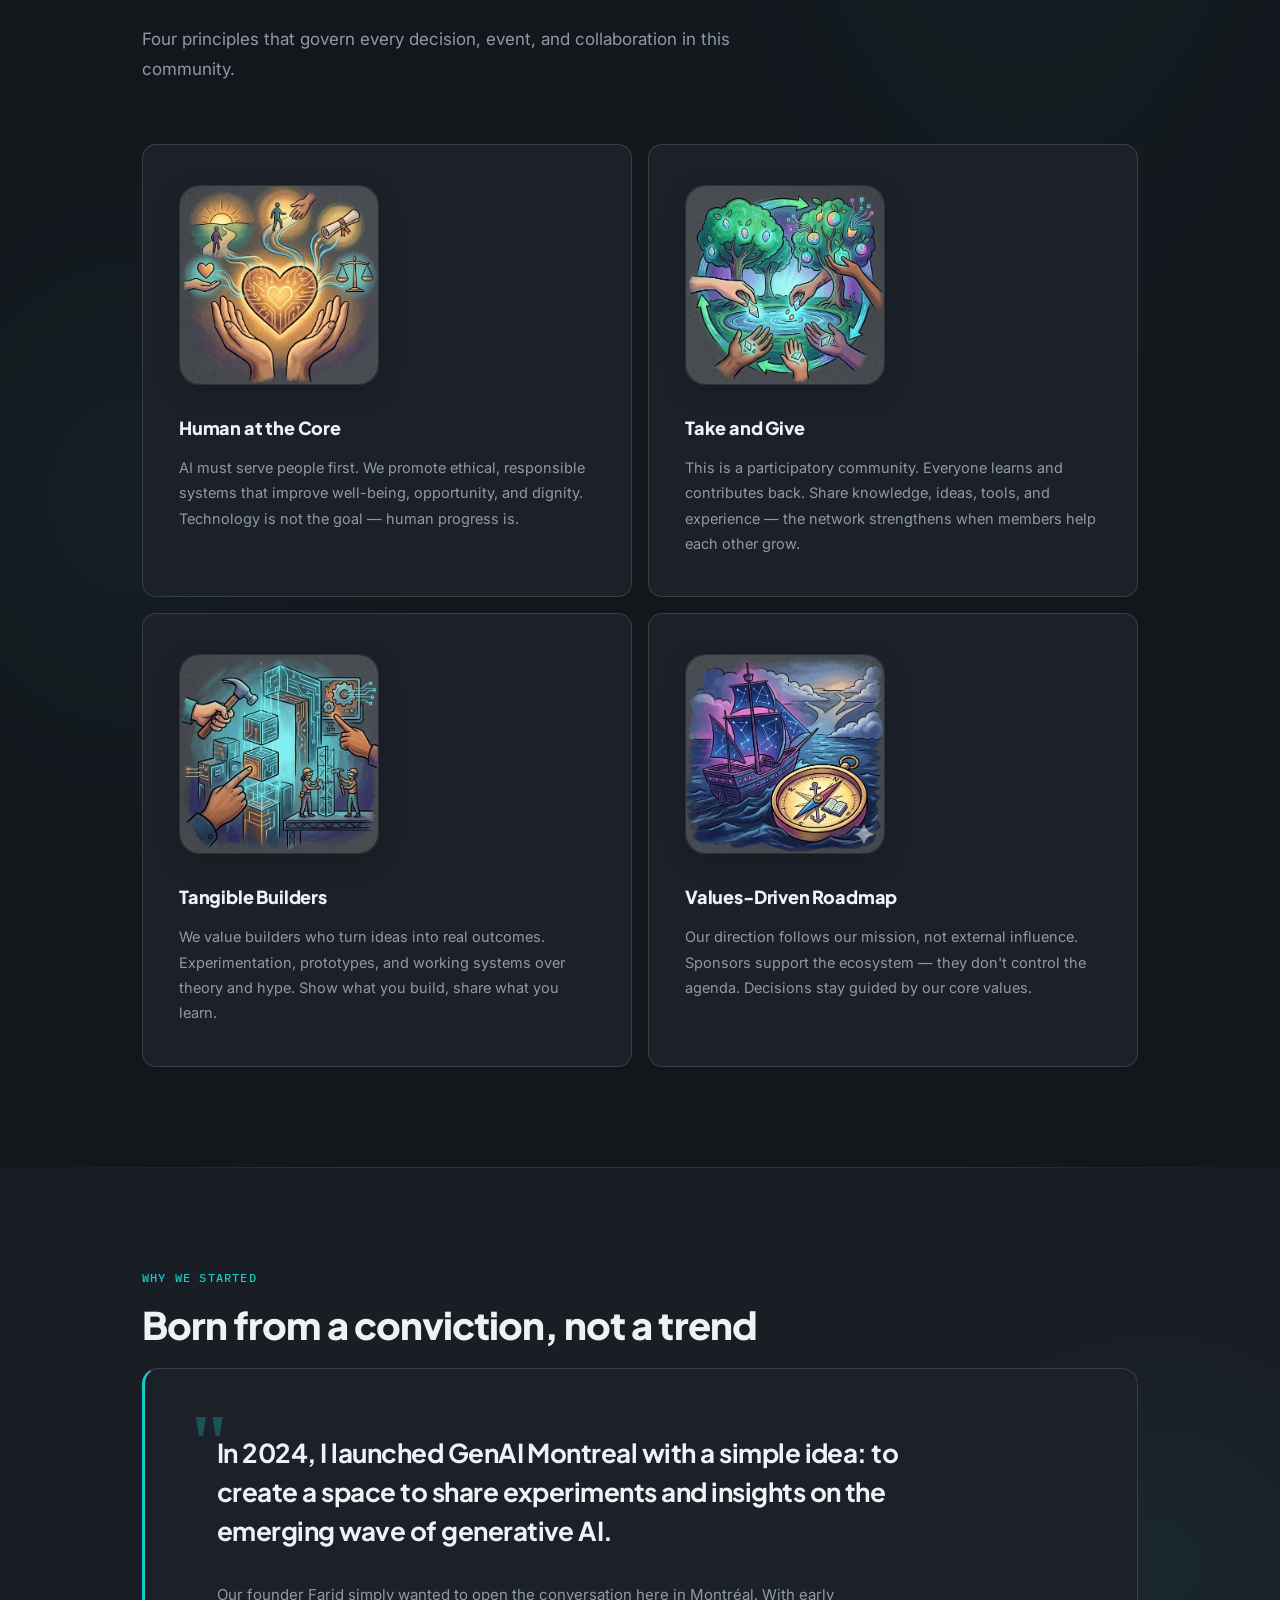
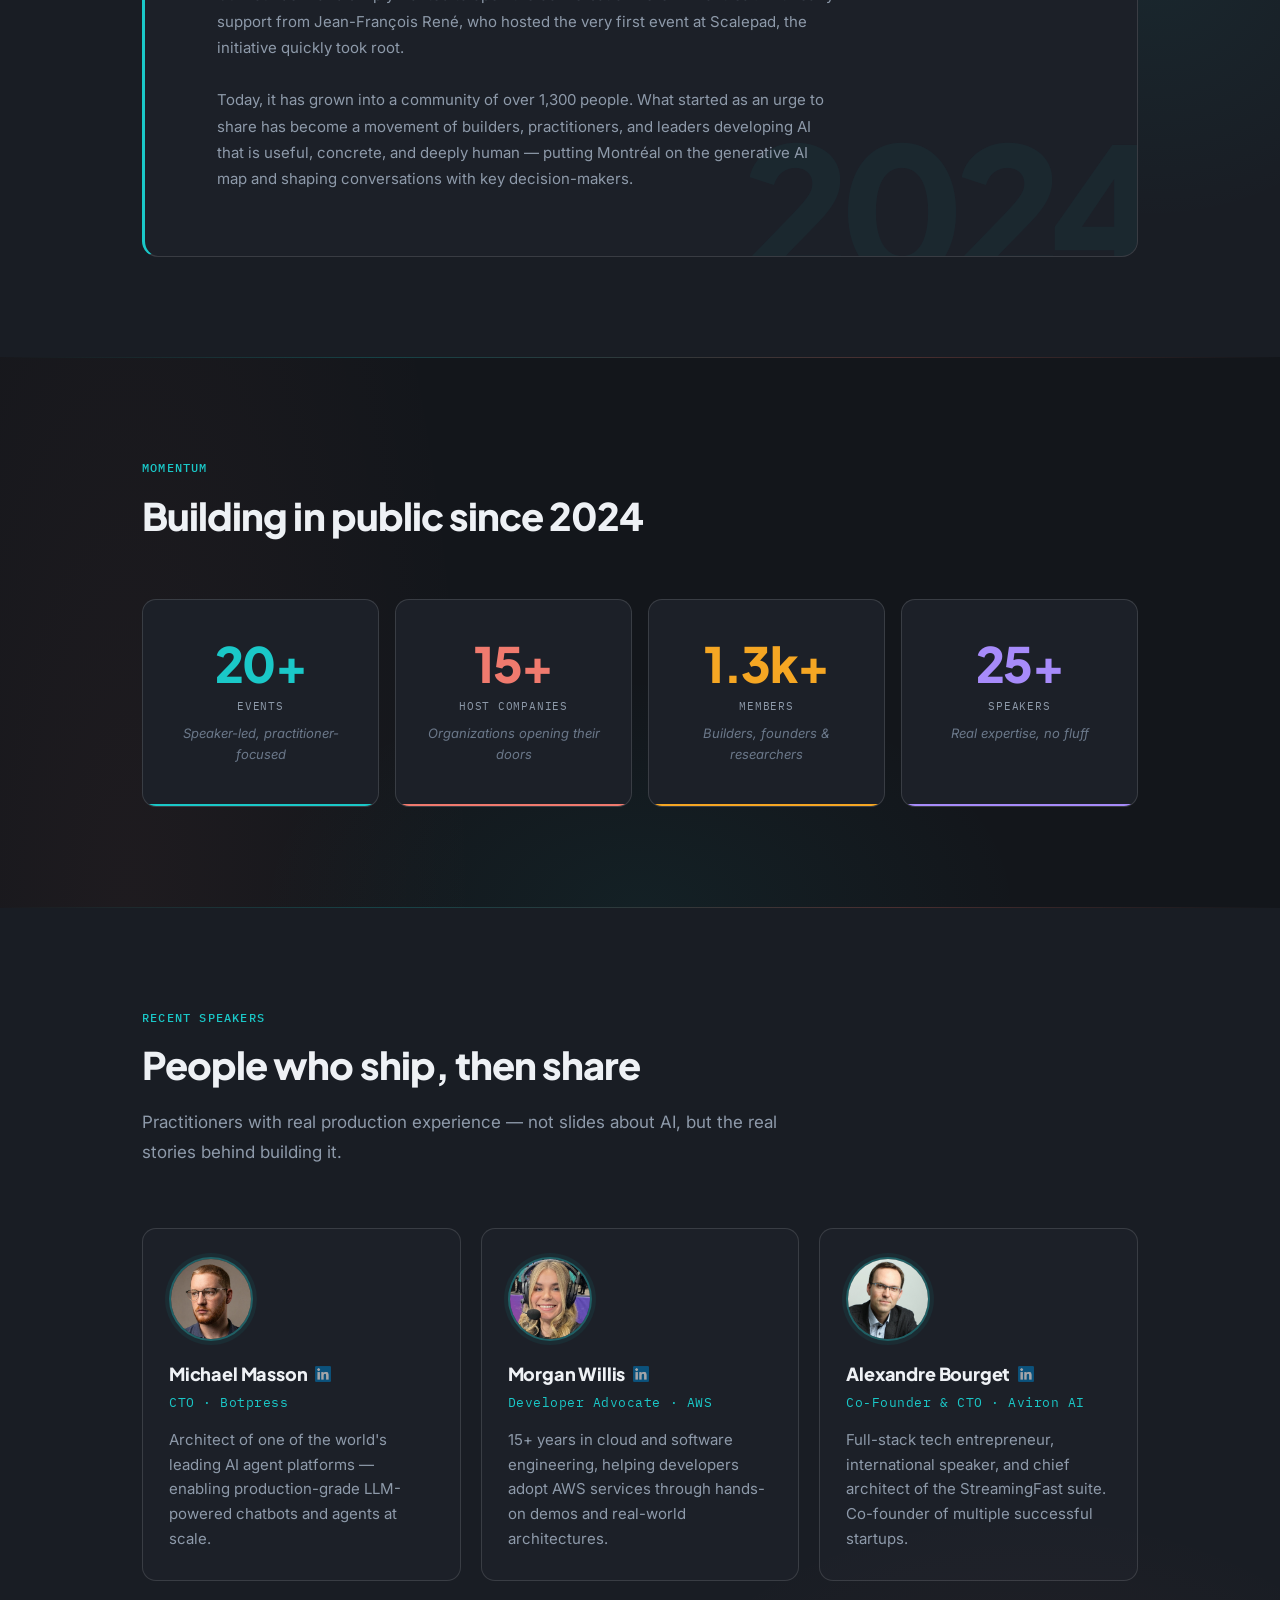
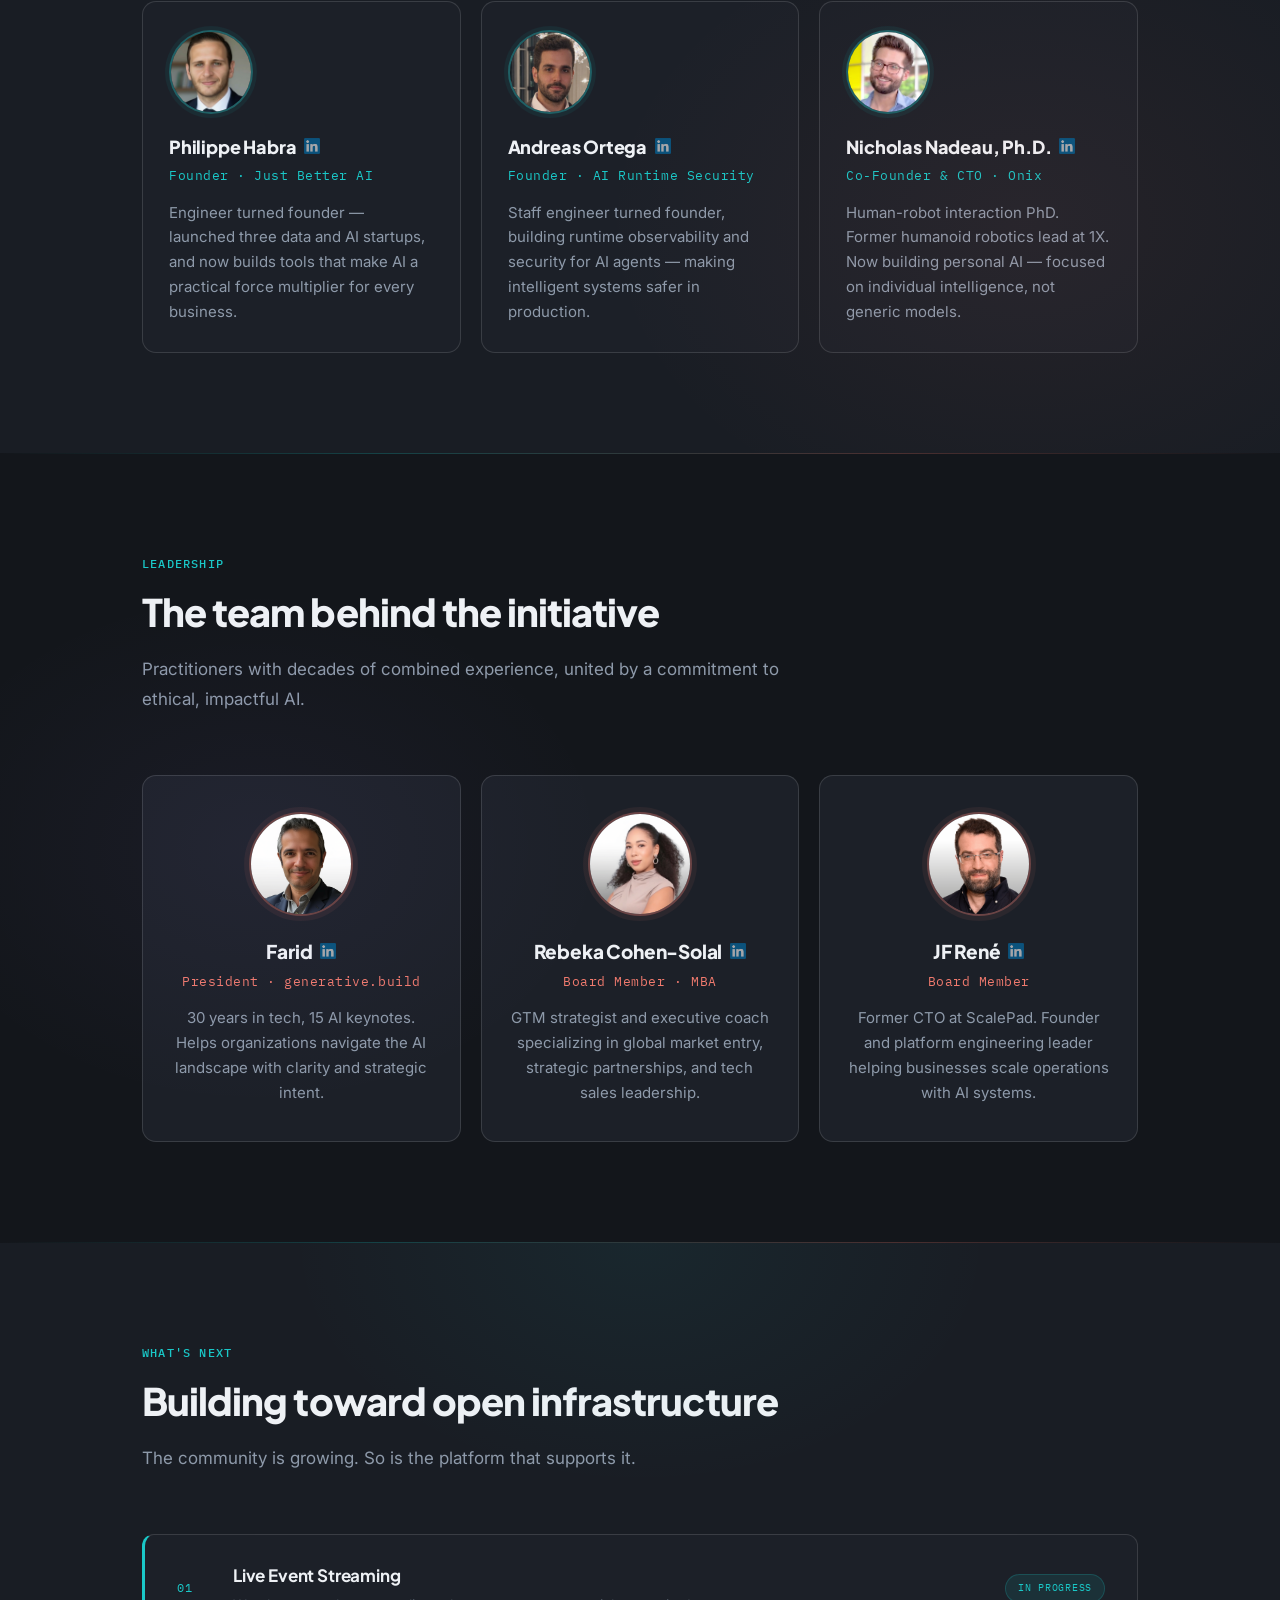
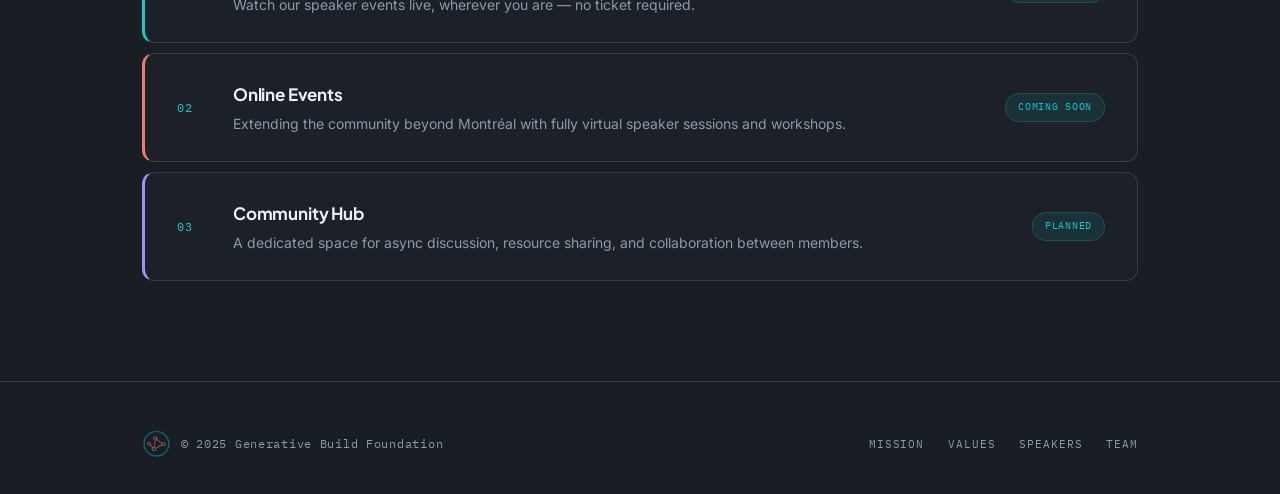
==== commit 5a1d9c66: "fix heroes pills" ====
--- a/src/index.html
+++ b/src/index.html
@@ -150,9 +150,9 @@
     background: rgba(13,165,165,0.1); border: 1px solid rgba(13,165,165,0.3);
     color: var(--teal); font-family: var(--font-mono); font-size: 11.5px;
     letter-spacing: 0.06em; padding: 6px 18px; border-radius: 100px;
-    margin-bottom: 36px; font-weight: 400;
-  }
-  .hero-badge span { width: 6px; height: 6px; border-radius: 50%; background: var(--teal); animation: pulse 2s infinite; }
+    margin-bottom: 36px; font-weight: 400; white-space: nowrap;
+  }
+  .hero-badge .pulse-dot { width: 6px; height: 6px; border-radius: 50%; background: var(--teal); animation: pulse 2s infinite; flex-shrink: 0; }
   @keyframes pulse {
     0%, 100% { opacity: 1; transform: scale(1); }
     50% { opacity: .4; transform: scale(.7); }
@@ -636,7 +636,7 @@
   <div class="container">
     <div class="hero-inner">
       <div class="hero-badge">
-        <span></span> <span data-en>Montreal · Community · Non-Profit</span><span data-fr>Montréal · Communauté · OBNL</span>
+        <span class="pulse-dot"></span> <span data-en>Montreal · Community · Non-Profit</span><span data-fr>Montréal · Communauté · OBNL</span>
       </div>
       <h1 class="hero-title">
         <span data-en>Where <em>Builders</em><br/>Shape the <span class="accent">AI</span> Era</span>
